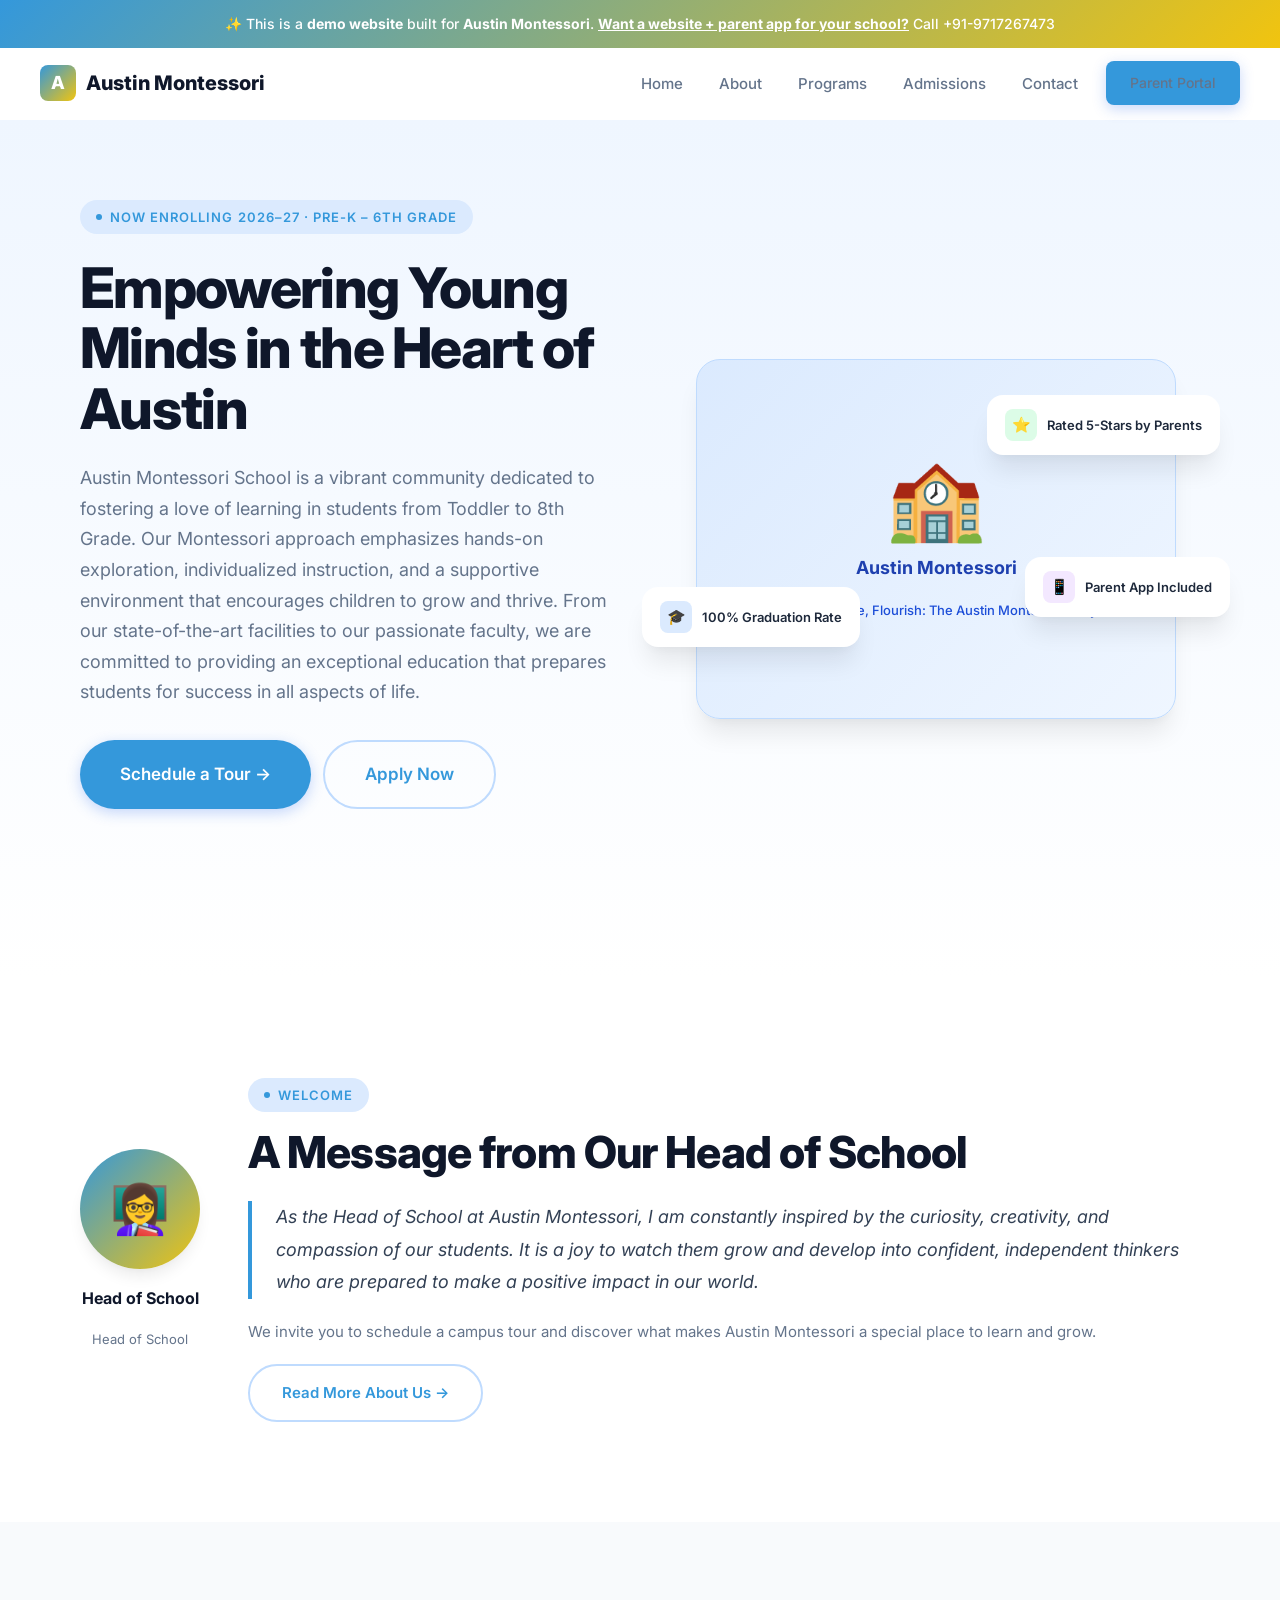
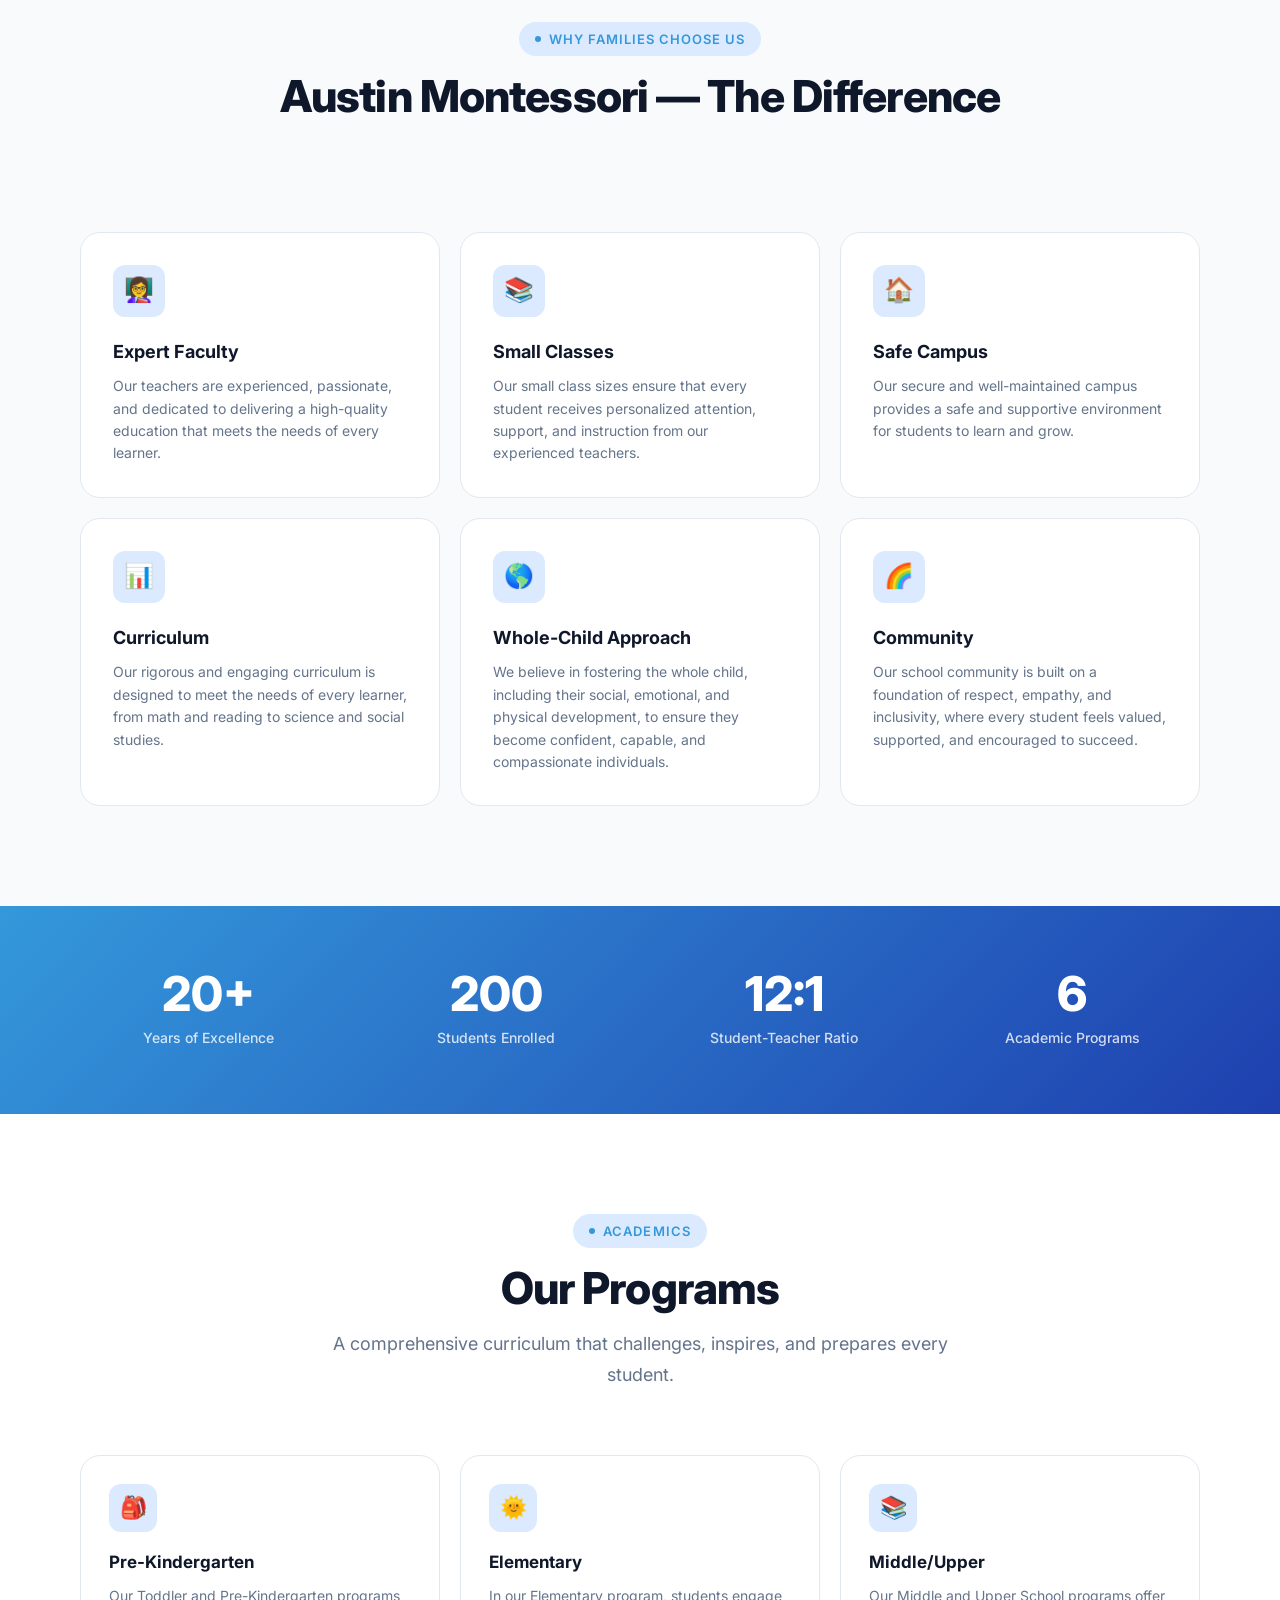
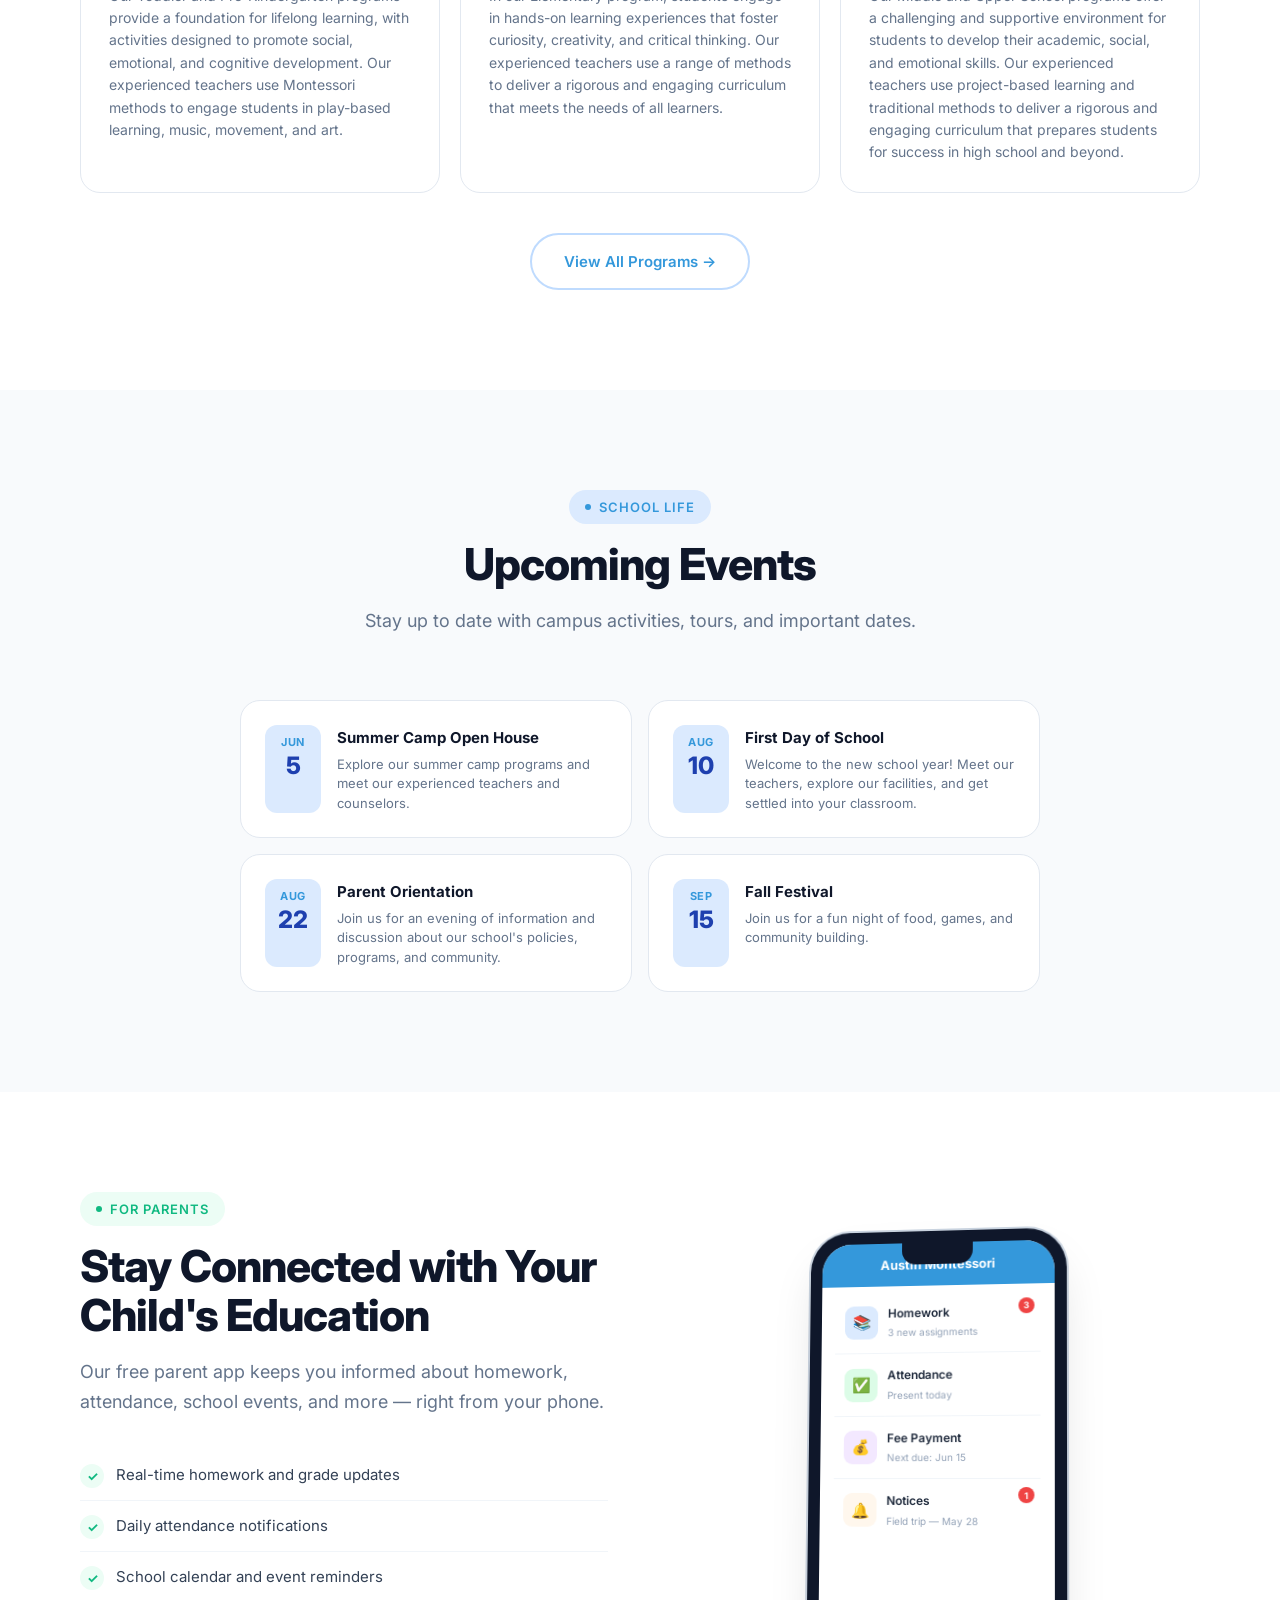
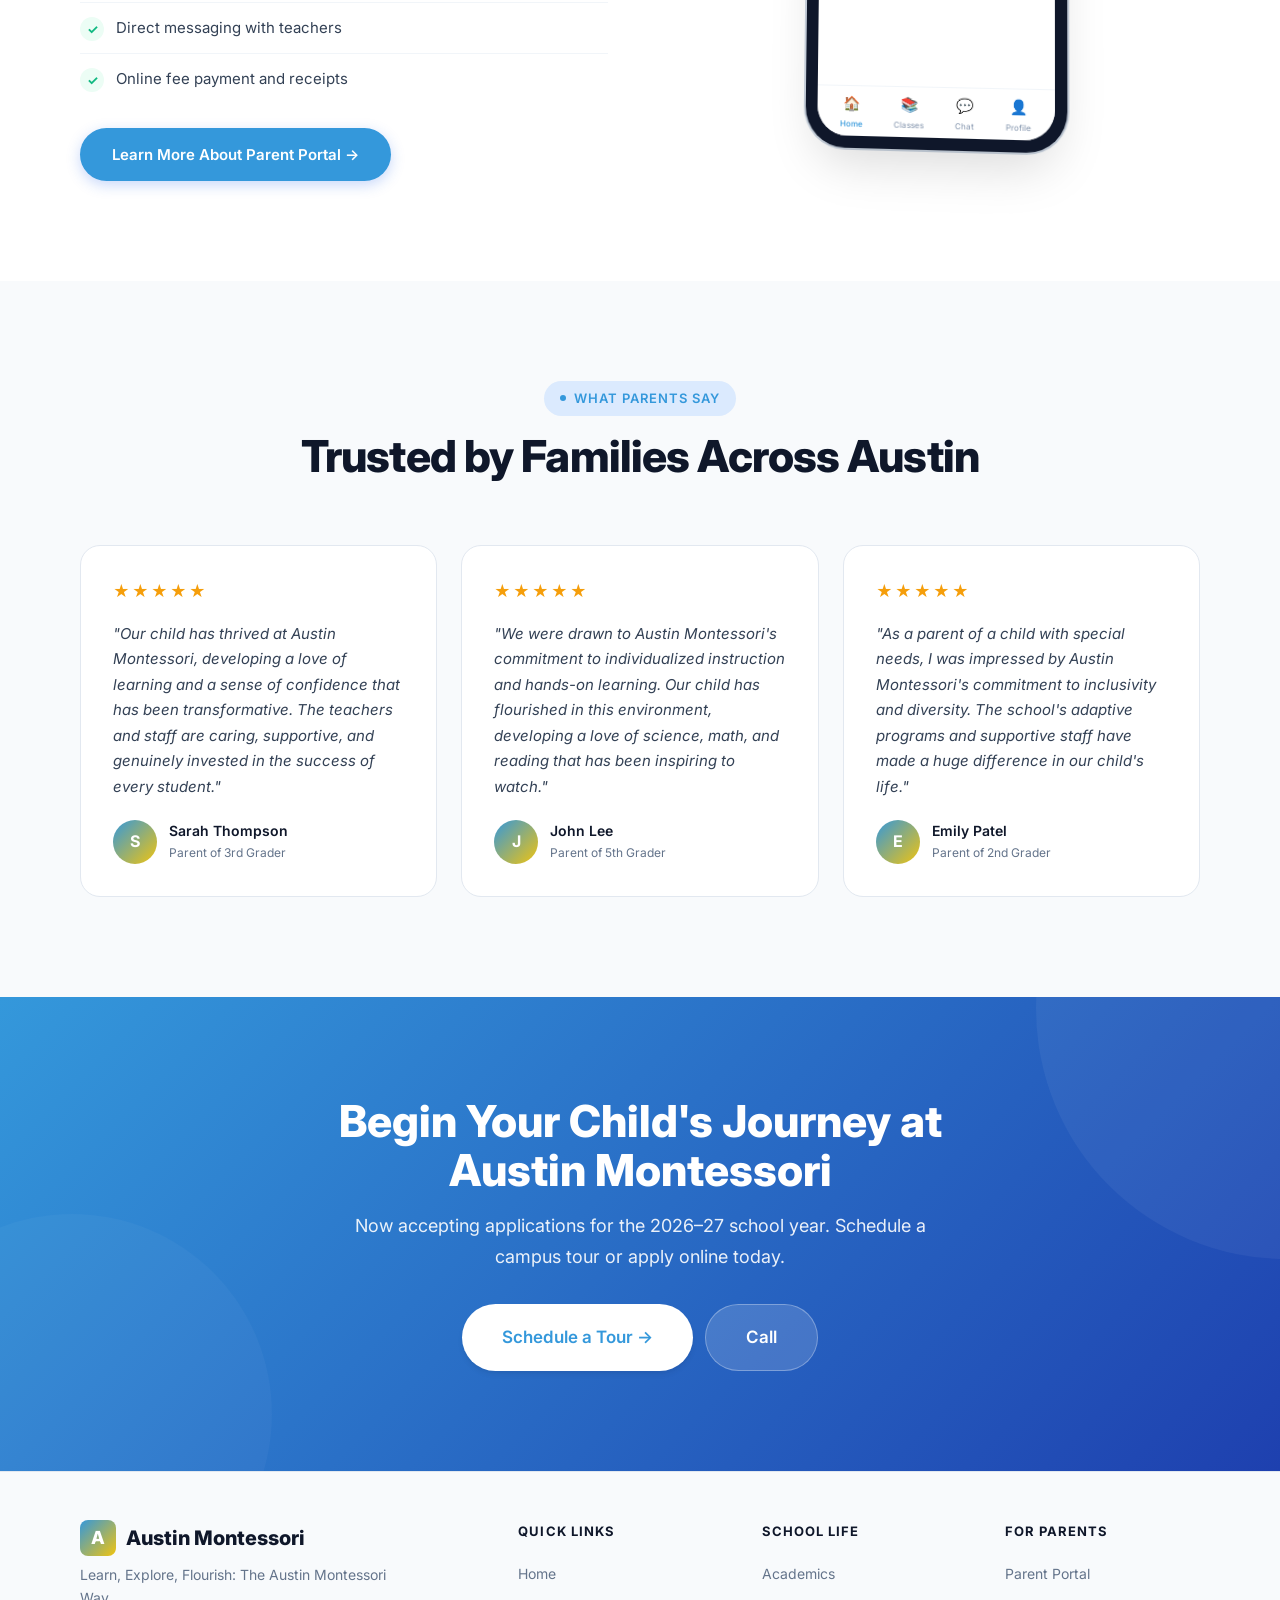
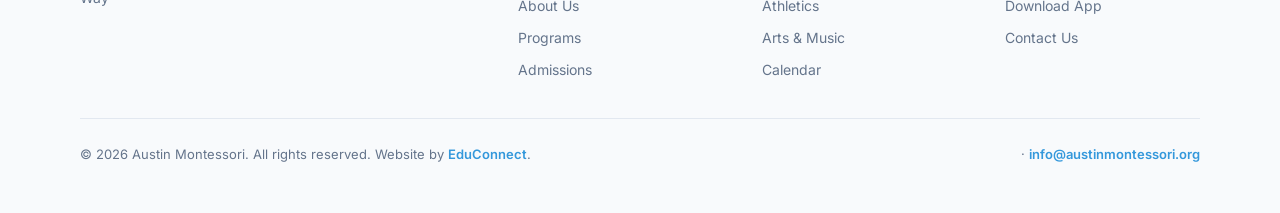
==== index.html @ d56fae92 "Initial demo site for Austin Montessori" ====
<!DOCTYPE html><html lang="en"><head>
  <meta charset="UTF-8"><meta name="viewport" content="width=device-width,initial-scale=1.0">
  <title>Home — Austin Montessori</title>
  <meta name="description" content="Home — Austin Montessori, a premier school in Austin, TX serving Pre-K – 6th Grade.">
  <meta property="og:title" content="Home — Austin Montessori"><meta property="og:type" content="website">
  <link rel="preconnect" href="https://fonts.googleapis.com"><link rel="preconnect" href="https://fonts.gstatic.com" crossorigin>
  <link href="https://fonts.googleapis.com/css2?family=Inter:wght@400;500;600;700;800&display=swap" rel="stylesheet">
  <link rel="stylesheet" href="/styles.css"><script src="/main.js" defer></script>
</head><body><div class="demo-banner">
  ✨ This is a <strong>demo website</strong> built for <strong>Austin Montessori</strong>.
  <a href="mailto:bhupender@myfirststepschool.com">Want a website + parent app for your school?</a> Call +91-9717267473
</div>
<nav class="navbar">
  <a href="/" class="logo"><span class="logo-icon">A</span>Austin Montessori</a>
  <div class="nav-links">
    <a href="/">Home</a>
    <a href="/about.html">About</a>
    <a href="/programs.html">Programs</a>
    <a href="/admissions.html">Admissions</a>
    <a href="/contact.html">Contact</a>
    <a href="/parents.html" class="btn btn-primary" style="padding:10px 24px;font-size:14px">Parent Portal</a>
  </div>
  <button class="hamburger" aria-label="Toggle menu"><span></span><span></span><span></span></button>
</nav><main>
<section class="hero"><div class="container"><div class="hero-inner">
  <div class="hero-content">
    <div class="badge animate-on-scroll mb-6">Now Enrolling 2026–27 · Pre-K – 6th Grade</div>
    <h1 class="heading-xl animate-on-scroll mb-6">Empowering Young Minds in the Heart of Austin</h1>
    <p class="text-lg text-muted animate-on-scroll mb-8">Austin Montessori School is a vibrant community dedicated to fostering a love of learning in students from Toddler to 8th Grade. Our Montessori approach emphasizes hands-on exploration, individualized instruction, and a supportive environment that encourages children to grow and thrive. From our state-of-the-art facilities to our passionate faculty, we are committed to providing an exceptional education that prepares students for success in all aspects of life.</p>
    <div class="hero-actions animate-on-scroll">
      <a href="/admissions.html" class="btn btn-primary btn-lg">Schedule a Tour →</a>
      <a href="/admissions.html" class="btn btn-outline btn-lg">Apply Now</a>
    </div>
    <div class="hero-info-cards animate-on-scroll" style="margin-top:24px">
      <div class="info-chip"><span class="ic-icon">📍</span> Austin, TX</div>
      <div class="info-chip"><span class="ic-icon">🎓</span> Pre-K – 6th Grade</div>
      <div class="info-chip"><span class="ic-icon">👥</span> 12:1 Ratio</div>
    </div>
  </div>
  <div class="hero-visual animate-on-scroll">
    <div class="school-illustration"><div class="school-illustration-inner">
      <div class="school-building">🏫</div><h3>Austin Montessori</h3><p>Learn, Explore, Flourish: The Austin Montessori Way</p>
    </div></div>
    <div class="float-card card-1"><div class="fc-icon green">⭐</div>Rated 5-Stars by Parents</div>
    <div class="float-card card-2"><div class="fc-icon blue">🎓</div>100% Graduation Rate</div>
    <div class="float-card card-3"><div class="fc-icon purple">📱</div>Parent App Included</div>
  </div>
</div></div></section>

<section class="welcome-section section-padding"><div class="container"><div class="welcome-grid">
  <div class="principal-card animate-on-scroll">
    <div class="principal-avatar">👩‍🏫</div>
    <div class="principal-name">Head of School</div><div class="principal-title">Head of School</div>
  </div>
  <div class="welcome-text animate-on-scroll">
    <div class="badge mb-4">Welcome</div>
    <h2 class="heading-lg mb-6">A Message from Our Head of School</h2>
    <blockquote>As the Head of School at Austin Montessori, I am constantly inspired by the curiosity, creativity, and compassion of our students. It is a joy to watch them grow and develop into confident, independent thinkers who are prepared to make a positive impact in our world.</blockquote>
    <p>We invite you to schedule a campus tour and discover what makes Austin Montessori a special place to learn and grow.</p>
    <a href="/about.html" class="btn btn-outline" style="margin-top:20px">Read More About Us →</a>
  </div>
</div></div></section>

<section class="features-section section-padding"><div class="container">
  <div class="text-center mb-16">
    <div class="badge animate-on-scroll mb-4">Why Families Choose Us</div>
    <h2 class="heading-lg animate-on-scroll mb-4">Austin Montessori — The Difference</h2>
    <p class="text-lg text-muted max-w-lg mx-auto animate-on-scroll">Discover why families across Austin trust us with their children's education.</p>
  </div>
  <div class="features-grid">
      <div class="feature-card animate-on-scroll stagger-1">
        <div class="feature-icon">👩‍🏫</div><h3>Expert Faculty</h3><p>Our teachers are experienced, passionate, and dedicated to delivering a high-quality education that meets the needs of every learner.</p>
      </div>
      <div class="feature-card animate-on-scroll stagger-2">
        <div class="feature-icon">📚</div><h3>Small Classes</h3><p>Our small class sizes ensure that every student receives personalized attention, support, and instruction from our experienced teachers.</p>
      </div>
      <div class="feature-card animate-on-scroll stagger-3">
        <div class="feature-icon">🏠</div><h3>Safe Campus</h3><p>Our secure and well-maintained campus provides a safe and supportive environment for students to learn and grow.</p>
      </div>
      <div class="feature-card animate-on-scroll stagger-4">
        <div class="feature-icon">📊</div><h3>Curriculum</h3><p>Our rigorous and engaging curriculum is designed to meet the needs of every learner, from math and reading to science and social studies.</p>
      </div>
      <div class="feature-card animate-on-scroll stagger-5">
        <div class="feature-icon">🌎</div><h3>Whole-Child Approach</h3><p>We believe in fostering the whole child, including their social, emotional, and physical development, to ensure they become confident, capable, and compassionate individuals.</p>
      </div>
      <div class="feature-card animate-on-scroll stagger-6">
        <div class="feature-icon">🌈</div><h3>Community</h3><p>Our school community is built on a foundation of respect, empathy, and inclusivity, where every student feels valued, supported, and encouraged to succeed.</p>
      </div></div>
</div></section>

<section class="stats-section"><div class="container"><div class="stats-grid">
  <div class="animate-on-scroll stagger-1"><div class="stat-value" data-count="20" data-suffix="+">0+</div><div class="stat-label">Years of Excellence</div></div>
  <div class="animate-on-scroll stagger-2"><div class="stat-value" data-count="200">0</div><div class="stat-label">Students Enrolled</div></div>
  <div class="animate-on-scroll stagger-3"><div class="stat-value">12:1</div><div class="stat-label">Student-Teacher Ratio</div></div>
  <div class="animate-on-scroll stagger-4"><div class="stat-value" data-count="6">0</div><div class="stat-label">Academic Programs</div></div>
</div></div></section>

<section class="programs-section section-padding"><div class="container">
  <div class="text-center mb-16">
    <div class="badge animate-on-scroll mb-4">Academics</div>
    <h2 class="heading-lg animate-on-scroll mb-4">Our Programs</h2>
    <p class="text-lg text-muted max-w-lg mx-auto animate-on-scroll">A comprehensive curriculum that challenges, inspires, and prepares every student.</p>
  </div>
  <div class="programs-grid">
      <div class="program-card animate-on-scroll stagger-1">
        <div class="program-icon">🎒</div><h3>Pre-Kindergarten</h3><p>Our Toddler and Pre-Kindergarten programs provide a foundation for lifelong learning, with activities designed to promote social, emotional, and cognitive development. Our experienced teachers use Montessori methods to engage students in play-based learning, music, movement, and art.</p>
      </div>
      <div class="program-card animate-on-scroll stagger-2">
        <div class="program-icon">🌞</div><h3>Elementary</h3><p>In our Elementary program, students engage in hands-on learning experiences that foster curiosity, creativity, and critical thinking. Our experienced teachers use a range of methods to deliver a rigorous and engaging curriculum that meets the needs of all learners.</p>
      </div>
      <div class="program-card animate-on-scroll stagger-3">
        <div class="program-icon">📚</div><h3>Middle/Upper</h3><p>Our Middle and Upper School programs offer a challenging and supportive environment for students to develop their academic, social, and emotional skills. Our experienced teachers use project-based learning and traditional methods to deliver a rigorous and engaging curriculum that prepares students for success in high school and beyond.</p>
      </div></div>
  <div class="text-center animate-on-scroll" style="margin-top:40px"><a href="/programs.html" class="btn btn-outline">View All Programs →</a></div>
</div></section>

<section class="events-section section-padding"><div class="container">
  <div class="text-center mb-16">
    <div class="badge animate-on-scroll mb-4">School Life</div>
    <h2 class="heading-lg animate-on-scroll mb-4">Upcoming Events</h2>
    <p class="text-lg text-muted max-w-lg mx-auto animate-on-scroll">Stay up to date with campus activities, tours, and important dates.</p>
  </div>
  <div class="events-grid"><div class="event-card animate-on-scroll stagger-1">
        <div class="event-date"><div class="month">Jun</div><div class="day">5</div></div>
        <div class="event-info"><h4>Summer Camp Open House</h4><p>Explore our summer camp programs and meet our experienced teachers and counselors.</p></div>
      </div><div class="event-card animate-on-scroll stagger-2">
        <div class="event-date"><div class="month">Aug</div><div class="day">10</div></div>
        <div class="event-info"><h4>First Day of School</h4><p>Welcome to the new school year! Meet our teachers, explore our facilities, and get settled into your classroom.</p></div>
      </div><div class="event-card animate-on-scroll stagger-3">
        <div class="event-date"><div class="month">Aug</div><div class="day">22</div></div>
        <div class="event-info"><h4>Parent Orientation</h4><p>Join us for an evening of information and discussion about our school's policies, programs, and community.</p></div>
      </div><div class="event-card animate-on-scroll stagger-4">
        <div class="event-date"><div class="month">Sep</div><div class="day">15</div></div>
        <div class="event-info"><h4>Fall Festival</h4><p>Join us for a fun night of food, games, and community building.</p></div>
      </div></div>
</div></section>

<section class="portal-section section-padding"><div class="container"><div class="portal-grid">
  <div>
    <div class="badge accent animate-on-scroll mb-4">For Parents</div>
    <h2 class="heading-lg animate-on-scroll mb-4">Stay Connected with Your Child's Education</h2>
    <p class="text-lg text-muted animate-on-scroll mb-8">Our free parent app keeps you informed about homework, attendance, school events, and more — right from your phone.</p>
    <ul class="portal-features animate-on-scroll">
      <li><span class="pf-icon">✓</span>Real-time homework and grade updates</li>
      <li><span class="pf-icon">✓</span>Daily attendance notifications</li>
      <li><span class="pf-icon">✓</span>School calendar and event reminders</li>
      <li><span class="pf-icon">✓</span>Direct messaging with teachers</li>
      <li><span class="pf-icon">✓</span>Online fee payment and receipts</li>
    </ul>
    <a href="/parents.html" class="btn btn-primary animate-on-scroll" style="margin-top:24px">Learn More About Parent Portal →</a>
  </div>
  <div class="animate-on-scroll" style="display:flex;justify-content:center">
    <div class="phone-mockup"><div class="phone-screen">
      <div class="phone-status-bar">Austin Montessori</div>
      <div class="phone-screen-content">
        <div class="phone-nav-item"><div class="phone-nav-icon blue">📚</div><div><div class="phone-nav-label">Homework</div><div class="phone-nav-sub">3 new assignments</div></div><div class="phone-badge">3</div></div>
        <div class="phone-nav-item"><div class="phone-nav-icon green">✅</div><div><div class="phone-nav-label">Attendance</div><div class="phone-nav-sub">Present today</div></div></div>
        <div class="phone-nav-item"><div class="phone-nav-icon purple">💰</div><div><div class="phone-nav-label">Fee Payment</div><div class="phone-nav-sub">Next due: Jun 15</div></div></div>
        <div class="phone-nav-item"><div class="phone-nav-icon orange">🔔</div><div><div class="phone-nav-label">Notices</div><div class="phone-nav-sub">Field trip — May 28</div></div><div class="phone-badge">1</div></div>
      </div>
      <div class="phone-bottom-bar">
        <div class="phone-tab active"><div style="font-size:14px">🏠</div>Home</div>
        <div class="phone-tab"><div style="font-size:14px">📚</div>Classes</div>
        <div class="phone-tab"><div style="font-size:14px">💬</div>Chat</div>
        <div class="phone-tab"><div style="font-size:14px">👤</div>Profile</div>
      </div>
    </div></div>
  </div>
</div></div></section>

<section class="testimonials-section section-padding"><div class="container">
  <div class="text-center mb-16">
    <div class="badge animate-on-scroll mb-4">What Parents Say</div>
    <h2 class="heading-lg animate-on-scroll mb-4">Trusted by Families Across Austin</h2>
  </div>
  <div class="testimonials-grid">
      <div class="testimonial-card animate-on-scroll stagger-1">
        <div class="stars"><span class="star">★</span><span class="star">★</span><span class="star">★</span><span class="star">★</span><span class="star">★</span></div>
        <p class="testimonial-text">"Our child has thrived at Austin Montessori, developing a love of learning and a sense of confidence that has been transformative. The teachers and staff are caring, supportive, and genuinely invested in the success of every student."</p>
        <div class="testimonial-author"><div class="author-avatar">S</div>
        <div class="author-info"><div class="author-name">Sarah Thompson</div><div class="author-role">Parent of 3rd Grader</div></div></div>
      </div>
      <div class="testimonial-card animate-on-scroll stagger-2">
        <div class="stars"><span class="star">★</span><span class="star">★</span><span class="star">★</span><span class="star">★</span><span class="star">★</span></div>
        <p class="testimonial-text">"We were drawn to Austin Montessori's commitment to individualized instruction and hands-on learning. Our child has flourished in this environment, developing a love of science, math, and reading that has been inspiring to watch."</p>
        <div class="testimonial-author"><div class="author-avatar">J</div>
        <div class="author-info"><div class="author-name">John Lee</div><div class="author-role">Parent of 5th Grader</div></div></div>
      </div>
      <div class="testimonial-card animate-on-scroll stagger-3">
        <div class="stars"><span class="star">★</span><span class="star">★</span><span class="star">★</span><span class="star">★</span><span class="star">★</span></div>
        <p class="testimonial-text">"As a parent of a child with special needs, I was impressed by Austin Montessori's commitment to inclusivity and diversity. The school's adaptive programs and supportive staff have made a huge difference in our child's life."</p>
        <div class="testimonial-author"><div class="author-avatar">E</div>
        <div class="author-info"><div class="author-name">Emily Patel</div><div class="author-role">Parent of 2nd Grader</div></div></div>
      </div></div>
</div></section>

<section class="cta-section"><div class="container"><div class="cta-content animate-on-scroll">
  <h2>Begin Your Child's Journey at Austin Montessori</h2>
  <p>Now accepting applications for the 2026–27 school year. Schedule a campus tour or apply online today.</p>
  <div class="cta-actions">
    <a href="/admissions.html" class="btn btn-white btn-lg">Schedule a Tour →</a>
    <a href="tel:" class="btn btn-lg" style="background:rgba(255,255,255,.15);color:white;border:1px solid rgba(255,255,255,.3)">Call </a>
  </div>
</div></div></section>
</main><footer class="footer">
  <div class="container">
    <div class="footer-grid">
      <div class="footer-brand">
        <div class="logo" style="margin-bottom:8px"><span class="logo-icon">A</span>Austin Montessori</div>
        <p>Learn, Explore, Flourish: The Austin Montessori Way</p>
        <p style="margin-top:12px;font-size:13px"></p>
      </div>
      <div class="footer-col"><h4>Quick Links</h4><a href="/">Home</a><a href="/about.html">About Us</a><a href="/programs.html">Programs</a><a href="/admissions.html">Admissions</a></div>
      <div class="footer-col"><h4>School Life</h4><a href="/programs.html">Academics</a><a href="/programs.html">Athletics</a><a href="/programs.html">Arts &amp; Music</a><a href="/contact.html">Calendar</a></div>
      <div class="footer-col"><h4>For Parents</h4><a href="/parents.html">Parent Portal</a><a href="/parents.html">Download App</a><a href="/contact.html">Contact Us</a><a href="tel:"></a></div>
    </div>
    <div class="footer-bottom">
      <p>&copy; 2026 Austin Montessori. All rights reserved. Website by <a href="mailto:bhupender@myfirststepschool.com">EduConnect</a>.</p>
      <p> &middot; <a href="mailto:info@austinmontessori.org">info@austinmontessori.org</a></p>
    </div>
  </div>
</footer></body></html>
---- styles.css ----
/* ===== DESIGN SYSTEM — LIGHT PROFESSIONAL ===== */
:root{
  --primary:#3498db;--primary-50:#eff6ff;--primary-100:#dbeafe;--primary-200:#bfdbfe;
  --primary-500:#3498db;--primary-600:#1d4ed8;--primary-700:#1e40af;
  --secondary:#f1c40f;--accent:#10b981;--accent-50:#ecfdf5;
  --white:#fff;--gray-50:#f8fafc;--gray-100:#f1f5f9;--gray-200:#e2e8f0;--gray-300:#cbd5e1;
  --gray-400:#94a3b8;--gray-500:#64748b;--gray-600:#475569;--gray-700:#334155;
  --gray-800:#1e293b;--gray-900:#0f172a;
  --bg:var(--white);--bg-alt:var(--gray-50);--text:var(--gray-700);
  --text-heading:var(--gray-900);--text-muted:var(--gray-500);--border:var(--gray-200);
  --shadow-sm:0 1px 3px rgba(0,0,0,.06),0 1px 2px rgba(0,0,0,.04);
  --shadow-md:0 4px 6px -1px rgba(0,0,0,.07),0 2px 4px -2px rgba(0,0,0,.05);
  --shadow-lg:0 10px 15px -3px rgba(0,0,0,.08),0 4px 6px -4px rgba(0,0,0,.04);
  --shadow-xl:0 20px 25px -5px rgba(0,0,0,.08),0 8px 10px -6px rgba(0,0,0,.04);
  --shadow-2xl:0 25px 50px -12px rgba(0,0,0,.15);
  --shadow-primary:0 4px 14px rgba(37,99,235,.25);
  --radius-sm:8px;--radius-md:12px;--radius-lg:16px;--radius-xl:20px;--radius-2xl:24px;--radius-full:9999px;
  --font:'Inter',-apple-system,BlinkMacSystemFont,'Segoe UI',sans-serif;
}
*,*::before,*::after{margin:0;padding:0;box-sizing:border-box}
html{scroll-behavior:smooth;-webkit-font-smoothing:antialiased}
body{font-family:var(--font);background:var(--bg);color:var(--text);line-height:1.7;overflow-x:hidden;font-size:16px}
a{color:inherit;text-decoration:none}img{max-width:100%;display:block}button{font-family:inherit;cursor:pointer}
.container{max-width:1200px;margin:0 auto;padding:0 24px}
@media(min-width:768px){.container{padding:0 40px}}
.section-padding{padding:80px 0}
@media(min-width:768px){.section-padding{padding:100px 0}}
.badge{display:inline-flex;align-items:center;gap:8px;padding:6px 16px;font-size:13px;font-weight:600;text-transform:uppercase;letter-spacing:.08em;border-radius:var(--radius-full);background:var(--primary-100);color:var(--primary)}
.badge::before{content:'';width:6px;height:6px;border-radius:50%;background:var(--primary);animation:pulse 2s infinite}
.badge.accent{background:var(--accent-50);color:var(--accent)}.badge.accent::before{background:var(--accent)}
.heading-xl{font-size:clamp(32px,5vw,56px);font-weight:800;line-height:1.08;letter-spacing:-.03em;color:var(--text-heading)}
.heading-lg{font-size:clamp(28px,4vw,44px);font-weight:800;line-height:1.12;letter-spacing:-.02em;color:var(--text-heading)}
.heading-md{font-size:clamp(22px,3vw,32px);font-weight:700;line-height:1.2;color:var(--text-heading)}
.heading-sm{font-size:20px;font-weight:700;line-height:1.3;color:var(--text-heading)}
.text-lg{font-size:18px;line-height:1.7;color:var(--text)}
.text-base{font-size:16px;line-height:1.7;color:var(--text)}
.text-sm{font-size:14px;line-height:1.6;color:var(--text-muted)}
.text-center{text-align:center}.text-muted{color:var(--text-muted)}
.gradient-text{background:linear-gradient(135deg,var(--primary),var(--secondary));-webkit-background-clip:text;-webkit-text-fill-color:transparent;background-clip:text}
.max-w-lg{max-width:640px}.mx-auto{margin-left:auto;margin-right:auto}
.mb-4{margin-bottom:16px}.mb-6{margin-bottom:24px}.mb-8{margin-bottom:32px}
.mb-12{margin-bottom:48px}.mb-16{margin-bottom:64px}
.btn{display:inline-flex;align-items:center;justify-content:center;gap:8px;padding:14px 32px;font-size:15px;font-weight:600;border-radius:var(--radius-full);border:none;cursor:pointer;transition:all .25s cubic-bezier(.4,0,.2,1);text-decoration:none;white-space:nowrap}
.btn-primary{background:var(--primary);color:var(--white);box-shadow:var(--shadow-primary)}
.btn-primary:hover{background:var(--primary-600);transform:translateY(-2px);box-shadow:0 8px 24px rgba(37,99,235,.3)}
.btn-lg{padding:18px 40px;font-size:17px}
.btn-outline{background:transparent;color:var(--primary);border:2px solid var(--primary-200)}
.btn-outline:hover{background:var(--primary-50);border-color:var(--primary);transform:translateY(-2px)}
.btn-white{background:var(--white);color:var(--primary);box-shadow:var(--shadow-md)}
.btn-white:hover{transform:translateY(-2px);box-shadow:var(--shadow-lg)}
.demo-banner{background:linear-gradient(135deg,var(--primary),var(--secondary));color:var(--white);text-align:center;padding:12px 24px;font-size:14px;font-weight:500;position:relative;z-index:200}
.demo-banner strong{font-weight:700}.demo-banner a{color:var(--white);text-decoration:underline;font-weight:700}
.navbar{position:sticky;top:0;z-index:100;display:flex;justify-content:space-between;align-items:center;padding:0 24px;height:72px;background:rgba(255,255,255,.92);backdrop-filter:blur(20px) saturate(180%);border-bottom:1px solid transparent;transition:all .3s ease}
@media(min-width:768px){.navbar{padding:0 40px}}
.navbar.scrolled{border-bottom-color:var(--border);box-shadow:var(--shadow-sm)}
.logo{display:flex;align-items:center;gap:10px;font-size:18px;font-weight:800;color:var(--text-heading)}
@media(min-width:768px){.logo{font-size:20px}}
.logo-icon{width:36px;height:36px;border-radius:var(--radius-sm);background:linear-gradient(135deg,var(--primary),var(--secondary));display:flex;align-items:center;justify-content:center;color:white;font-size:18px;font-weight:800}
.nav-links{display:flex;gap:4px;align-items:center}
.nav-links a{padding:8px 16px;font-size:15px;font-weight:500;color:var(--text-muted);border-radius:var(--radius-sm);transition:all .2s ease}
.nav-links a:hover{color:var(--text-heading);background:var(--gray-50)}
.nav-links .btn{margin-left:8px}
.hamburger{display:none;background:none;border:none;padding:8px;min-height:44px;min-width:44px;flex-direction:column;justify-content:center;align-items:center}
.hamburger span{display:block;width:22px;height:2px;background:var(--gray-700);margin:3px 0;transition:all .3s ease;border-radius:2px}
.hamburger.active span:nth-child(1){transform:rotate(45deg) translate(4px,4px)}
.hamburger.active span:nth-child(2){opacity:0}
.hamburger.active span:nth-child(3){transform:rotate(-45deg) translate(4px,-4px)}
@media(max-width:768px){.hamburger{display:flex}.nav-links{display:none;position:fixed;top:72px;left:0;right:0;bottom:0;background:var(--white);flex-direction:column;align-items:center;justify-content:center;gap:16px;z-index:200}.nav-links.open{display:flex}.nav-links a{font-size:18px;padding:12px 24px}}
.hero{position:relative;overflow:hidden;background:linear-gradient(180deg,var(--primary-50) 0%,var(--white) 100%)}
.hero-inner{display:grid;grid-template-columns:1fr;gap:48px;align-items:center;padding:60px 0 80px}
@media(min-width:1024px){.hero-inner{grid-template-columns:1fr 1fr;gap:64px;padding:80px 0 100px}}
.hero-content{max-width:560px}
@media(max-width:1023px){.hero-content{text-align:center;margin:0 auto}}
.hero-actions{display:flex;gap:12px;flex-wrap:wrap}
@media(max-width:1023px){.hero-actions{justify-content:center}}
.hero-visual{display:flex;justify-content:center;align-items:center;position:relative}
.school-illustration{position:relative;width:100%;max-width:480px;aspect-ratio:4/3;border-radius:var(--radius-2xl);overflow:hidden;background:linear-gradient(135deg,var(--primary-100),var(--primary-50));border:1px solid var(--primary-200);box-shadow:var(--shadow-xl)}
.school-illustration-inner{width:100%;height:100%;display:flex;flex-direction:column;align-items:center;justify-content:center;gap:16px;padding:32px}
.school-building{font-size:80px;line-height:1}
.school-illustration h3{font-size:18px;font-weight:700;color:var(--primary-700);text-align:center}
.school-illustration p{font-size:13px;color:var(--primary-600);text-align:center;font-weight:500}
.hero-info-cards{display:flex;gap:12px;flex-wrap:wrap;margin-top:20px}
@media(max-width:1023px){.hero-info-cards{justify-content:center}}
.info-chip{display:flex;align-items:center;gap:6px;padding:8px 16px;background:var(--white);border:1px solid var(--border);border-radius:var(--radius-full);font-size:13px;font-weight:500;color:var(--gray-600);box-shadow:var(--shadow-sm)}
.info-chip .ic-icon{font-size:16px}
.float-card{position:absolute;background:var(--white);border-radius:var(--radius-lg);box-shadow:var(--shadow-xl);padding:14px 18px;display:flex;align-items:center;gap:10px;font-size:13px;font-weight:600;color:var(--gray-800);animation:float-gentle 4s ease-in-out infinite;z-index:5;white-space:nowrap}
.float-card.card-1{top:10%;right:-20px;animation-delay:0s}
.float-card.card-2{bottom:20%;left:-30px;animation-delay:1.5s}
.float-card.card-3{top:55%;right:-30px;animation-delay:3s}
.float-card .fc-icon{width:32px;height:32px;border-radius:8px;display:flex;align-items:center;justify-content:center;font-size:15px}
.float-card .fc-icon.green{background:#dcfce7;color:#16a34a}
.float-card .fc-icon.blue{background:var(--primary-100);color:var(--primary)}
.float-card .fc-icon.purple{background:#f3e8ff;color:#9333ea}
.welcome-section{background:var(--white)}
.welcome-grid{display:grid;grid-template-columns:1fr;gap:40px;align-items:center}
@media(min-width:768px){.welcome-grid{grid-template-columns:auto 1fr;gap:48px}}
.principal-card{display:flex;flex-direction:column;align-items:center;text-align:center;gap:16px}
.principal-avatar{width:120px;height:120px;border-radius:50%;background:linear-gradient(135deg,var(--primary),var(--secondary));display:flex;align-items:center;justify-content:center;font-size:48px;color:white;box-shadow:var(--shadow-lg)}
.principal-name{font-size:16px;font-weight:700;color:var(--text-heading)}
.principal-title{font-size:13px;color:var(--text-muted)}
.welcome-text blockquote{font-size:18px;font-style:italic;color:var(--text);line-height:1.8;border-left:4px solid var(--primary);padding-left:24px;margin-bottom:20px}
.welcome-text p{font-size:15px;color:var(--text-muted);line-height:1.7}
.features-section{background:var(--bg-alt)}
.features-grid{display:grid;grid-template-columns:1fr;gap:20px}
@media(min-width:640px){.features-grid{grid-template-columns:repeat(2,1fr)}}
@media(min-width:1024px){.features-grid{grid-template-columns:repeat(3,1fr)}}
.feature-card{position:relative;padding:32px;border-radius:var(--radius-xl);background:var(--white);border:1px solid var(--border);transition:all .3s ease;overflow:hidden}
.feature-card:hover{transform:translateY(-4px);box-shadow:var(--shadow-lg);border-color:var(--primary-200)}
.feature-icon{width:52px;height:52px;border-radius:var(--radius-md);background:var(--primary-100);display:flex;align-items:center;justify-content:center;margin-bottom:20px;font-size:24px;transition:transform .3s ease}
.feature-card:hover .feature-icon{transform:scale(1.1)}
.feature-card h3{font-size:18px;font-weight:700;color:var(--text-heading);margin-bottom:8px}
.feature-card p{font-size:14px;color:var(--text-muted);line-height:1.6}
.programs-section{background:var(--white)}
.programs-grid{display:grid;grid-template-columns:1fr;gap:20px}
@media(min-width:640px){.programs-grid{grid-template-columns:repeat(2,1fr)}}
@media(min-width:1024px){.programs-grid{grid-template-columns:repeat(3,1fr)}}
.program-card{padding:28px;border-radius:var(--radius-xl);background:var(--white);border:1px solid var(--border);transition:all .3s ease;position:relative;overflow:hidden}
.program-card::before{content:'';position:absolute;top:0;left:0;right:0;height:3px;background:linear-gradient(90deg,var(--primary),var(--secondary));transform:scaleX(0);transform-origin:left;transition:transform .3s ease}
.program-card:hover{transform:translateY(-4px);box-shadow:var(--shadow-lg);border-color:var(--primary-200)}
.program-card:hover::before{transform:scaleX(1)}
.program-icon{width:48px;height:48px;border-radius:var(--radius-md);background:var(--primary-100);display:flex;align-items:center;justify-content:center;margin-bottom:16px;font-size:22px}
.program-card h3{font-size:17px;font-weight:700;color:var(--text-heading);margin-bottom:8px}
.program-card p{font-size:14px;color:var(--text-muted);line-height:1.6}
.stats-section{background:linear-gradient(135deg,var(--primary),var(--primary-700));color:var(--white);padding:64px 0}
.stats-grid{display:grid;grid-template-columns:repeat(2,1fr);gap:32px;text-align:center}
@media(min-width:768px){.stats-grid{grid-template-columns:repeat(4,1fr)}}
.stat-value{font-size:clamp(32px,4vw,48px);font-weight:800;line-height:1}
.stat-label{font-size:14px;opacity:.8;margin-top:8px;font-weight:500}
.events-section{background:var(--bg-alt)}
.events-grid{display:grid;grid-template-columns:1fr;gap:16px;max-width:800px;margin:0 auto}
@media(min-width:640px){.events-grid{grid-template-columns:repeat(2,1fr)}}
.event-card{display:flex;gap:16px;padding:24px;border-radius:var(--radius-xl);background:var(--white);border:1px solid var(--border);transition:all .3s ease}
.event-card:hover{box-shadow:var(--shadow-md);border-color:var(--primary-200)}
.event-date{min-width:56px;text-align:center;padding:8px;border-radius:var(--radius-md);background:var(--primary-100)}
.event-date .month{font-size:11px;font-weight:700;text-transform:uppercase;color:var(--primary);letter-spacing:.05em}
.event-date .day{font-size:24px;font-weight:800;color:var(--primary-700);line-height:1.2}
.event-info h4{font-size:15px;font-weight:700;color:var(--text-heading);margin-bottom:4px}
.event-info p{font-size:13px;color:var(--text-muted);line-height:1.5}
.portal-section{background:var(--white)}
.portal-grid{display:grid;grid-template-columns:1fr;gap:48px;align-items:center}
@media(min-width:1024px){.portal-grid{grid-template-columns:1fr 1fr;gap:64px}}
.phone-mockup{position:relative;width:260px;height:520px;background:var(--gray-900);border-radius:40px;padding:12px;box-shadow:var(--shadow-2xl),0 0 0 2px var(--gray-300);margin:0 auto;transform:perspective(1000px) rotateY(-6deg) rotateX(3deg)}
.phone-mockup::before{content:'';position:absolute;top:12px;left:50%;transform:translateX(-50%);width:72px;height:22px;background:var(--gray-900);border-radius:0 0 14px 14px;z-index:10}
.phone-screen{width:100%;height:100%;background:var(--white);border-radius:30px;overflow:hidden;position:relative}
.phone-screen-content{padding:50px 14px 14px;font-size:12px;color:var(--gray-700)}
.phone-status-bar{position:absolute;top:0;left:0;right:0;height:44px;background:var(--primary);display:flex;align-items:center;justify-content:center;color:white;font-weight:700;font-size:13px;border-radius:18px 18px 0 0}
.phone-nav-item{display:flex;align-items:center;gap:10px;padding:12px 10px;border-bottom:1px solid var(--gray-100);position:relative}
.phone-nav-item:last-child{border-bottom:none}
.phone-nav-icon{width:34px;height:34px;border-radius:9px;display:flex;align-items:center;justify-content:center;font-size:15px;flex-shrink:0}
.phone-nav-icon.blue{background:var(--primary-100);color:var(--primary)}
.phone-nav-icon.green{background:#dcfce7;color:#16a34a}
.phone-nav-icon.purple{background:#f3e8ff;color:#9333ea}
.phone-nav-icon.orange{background:#fff7ed;color:#ea580c}
.phone-nav-label{font-weight:600;font-size:12px;color:var(--gray-800)}
.phone-nav-sub{font-size:10px;color:var(--gray-400);margin-top:1px}
.phone-badge{position:absolute;top:8px;right:6px;min-width:16px;height:16px;border-radius:8px;background:#ef4444;color:white;font-size:9px;font-weight:700;display:flex;align-items:center;justify-content:center;padding:0 4px}
.phone-bottom-bar{position:absolute;bottom:0;left:0;right:0;height:50px;background:var(--white);border-top:1px solid var(--gray-100);display:flex;align-items:center;justify-content:space-around;padding:0 8px;border-radius:0 0 18px 18px}
.phone-tab{display:flex;flex-direction:column;align-items:center;gap:2px;font-size:8px;color:var(--gray-400);font-weight:500}
.phone-tab.active{color:var(--primary)}
.portal-features{list-style:none;padding:0}
.portal-features li{display:flex;align-items:flex-start;gap:12px;padding:12px 0;border-bottom:1px solid var(--gray-100);font-size:15px;color:var(--text)}
.portal-features li:last-child{border-bottom:none}
.portal-features .pf-icon{width:24px;height:24px;border-radius:50%;background:var(--accent-50);color:var(--accent);display:flex;align-items:center;justify-content:center;flex-shrink:0;margin-top:2px;font-size:13px;font-weight:700}
.testimonials-section{background:var(--bg-alt)}
.testimonials-grid{display:grid;grid-template-columns:1fr;gap:24px}
@media(min-width:768px){.testimonials-grid{grid-template-columns:repeat(3,1fr)}}
.testimonial-card{padding:32px;border-radius:var(--radius-xl);background:var(--white);border:1px solid var(--border);transition:all .3s ease}
.testimonial-card:hover{box-shadow:var(--shadow-lg);transform:translateY(-4px)}
.stars{display:flex;gap:2px;margin-bottom:16px}.star{color:#f59e0b;font-size:16px}
.testimonial-text{font-size:15px;color:var(--text);line-height:1.7;margin-bottom:20px;font-style:italic}
.testimonial-author{display:flex;align-items:center;gap:12px}
.author-avatar{width:44px;height:44px;border-radius:50%;background:linear-gradient(135deg,var(--primary),var(--secondary));display:flex;align-items:center;justify-content:center;font-weight:700;color:var(--white);font-size:16px;flex-shrink:0}
.author-info .author-name{font-weight:600;font-size:14px;color:var(--text-heading)}
.author-info .author-role{font-size:12px;color:var(--text-muted)}
.cta-section{background:linear-gradient(135deg,var(--primary),var(--primary-700));color:var(--white);text-align:center;position:relative;overflow:hidden;padding:80px 0}
@media(min-width:768px){.cta-section{padding:100px 0}}
.cta-section::before{content:'';position:absolute;top:-50%;right:-20%;width:500px;height:500px;border-radius:50%;background:rgba(255,255,255,.05)}
.cta-section::after{content:'';position:absolute;bottom:-30%;left:-10%;width:400px;height:400px;border-radius:50%;background:rgba(255,255,255,.03)}
.cta-content{position:relative;z-index:1;max-width:640px;margin:0 auto}
.cta-content h2{font-size:clamp(28px,4vw,44px);font-weight:800;margin-bottom:16px;line-height:1.12}
.cta-content p{font-size:18px;opacity:.9;margin-bottom:32px;line-height:1.7}
.cta-actions{display:flex;gap:12px;justify-content:center;flex-wrap:wrap}
.page-hero{padding:100px 0 60px;background:linear-gradient(180deg,var(--primary-50) 0%,var(--white) 100%);text-align:center;position:relative}
@media(min-width:768px){.page-hero{padding:120px 0 70px}}
.content-section{padding:64px 0}.content-section .container{max-width:800px}
.content-section p{font-size:16px;color:var(--text);line-height:1.9;margin-bottom:24px}
.content-section p:last-child{margin-bottom:0}
.contact-grid{display:grid;grid-template-columns:1fr;gap:32px}
@media(min-width:768px){.contact-grid{grid-template-columns:1fr 1fr;gap:40px}}
.contact-info-card{padding:32px;border-radius:var(--radius-xl);background:var(--white);border:1px solid var(--border)}
.contact-item{display:flex;align-items:flex-start;gap:14px;margin-bottom:24px}
.contact-item:last-child{margin-bottom:0}
.contact-icon{width:44px;height:44px;border-radius:var(--radius-md);background:var(--primary-100);display:flex;align-items:center;justify-content:center;flex-shrink:0;font-size:20px}
.contact-item h4{font-weight:600;color:var(--text-heading);margin-bottom:2px;font-size:14px}
.contact-item p{color:var(--text-muted);font-size:14px}
.contact-form{background:var(--white);border-radius:var(--radius-xl);border:1px solid var(--border);padding:32px}
.form-group{margin-bottom:16px}.form-group:last-of-type{margin-bottom:24px}
.form-label{display:block;font-size:13px;font-weight:600;color:var(--text-heading);margin-bottom:6px}
.form-input,.form-textarea{width:100%;padding:12px 16px;border:1px solid var(--border);border-radius:var(--radius-sm);font-family:var(--font);font-size:14px;color:var(--text-heading);background:var(--gray-50);transition:all .2s ease;outline:none}
.form-input:focus,.form-textarea:focus{border-color:var(--primary);box-shadow:0 0 0 3px var(--primary-100);background:var(--white)}
.form-textarea{resize:vertical;min-height:100px}
.admissions-steps{display:grid;grid-template-columns:1fr;gap:24px;max-width:700px;margin:0 auto}
.adm-step{display:flex;gap:20px;padding:24px;background:var(--white);border-radius:var(--radius-xl);border:1px solid var(--border)}
.adm-step-num{width:48px;height:48px;border-radius:50%;background:var(--primary);color:var(--white);display:flex;align-items:center;justify-content:center;font-weight:800;font-size:20px;flex-shrink:0}
.adm-step h4{font-weight:700;color:var(--text-heading);margin-bottom:4px}
.adm-step p{font-size:14px;color:var(--text-muted);line-height:1.6}
.footer{padding:48px 0;border-top:1px solid var(--border);background:var(--gray-50)}
.footer-grid{display:grid;grid-template-columns:1fr;gap:32px}
@media(min-width:768px){.footer-grid{grid-template-columns:2fr 1fr 1fr 1fr;gap:48px}}
.footer-brand p{font-size:14px;color:var(--text-muted);margin-top:8px;line-height:1.6;max-width:320px}
.footer-col h4{font-size:13px;font-weight:700;text-transform:uppercase;letter-spacing:.08em;color:var(--text-heading);margin-bottom:16px}
.footer-col a{display:block;font-size:14px;color:var(--text-muted);padding:4px 0;transition:color .2s ease}
.footer-col a:hover{color:var(--primary)}
.footer-bottom{border-top:1px solid var(--border);margin-top:32px;padding-top:24px;display:flex;justify-content:space-between;align-items:center;flex-wrap:wrap;gap:16px}
.footer-bottom p{font-size:13px;color:var(--text-muted)}
.footer-bottom a{color:var(--primary);font-weight:600}
@keyframes pulse{0%,100%{opacity:1;transform:scale(1)}50%{opacity:.5;transform:scale(1.3)}}
@keyframes float-gentle{0%,100%{transform:translateY(0)}50%{transform:translateY(-12px)}}
.animate-on-scroll{opacity:0;transform:translateY(24px);transition:opacity .6s ease,transform .6s ease}
.animate-on-scroll.visible{opacity:1;transform:translateY(0)}
.stagger-1{transition-delay:.1s}.stagger-2{transition-delay:.2s}.stagger-3{transition-delay:.3s}
.stagger-4{transition-delay:.4s}.stagger-5{transition-delay:.5s}.stagger-6{transition-delay:.6s}
@media(prefers-reduced-motion:reduce){*,*::before,*::after{animation-duration:.01ms!important;transition-duration:.01ms!important}.animate-on-scroll{opacity:1;transform:none}.float-card{animation:none}}
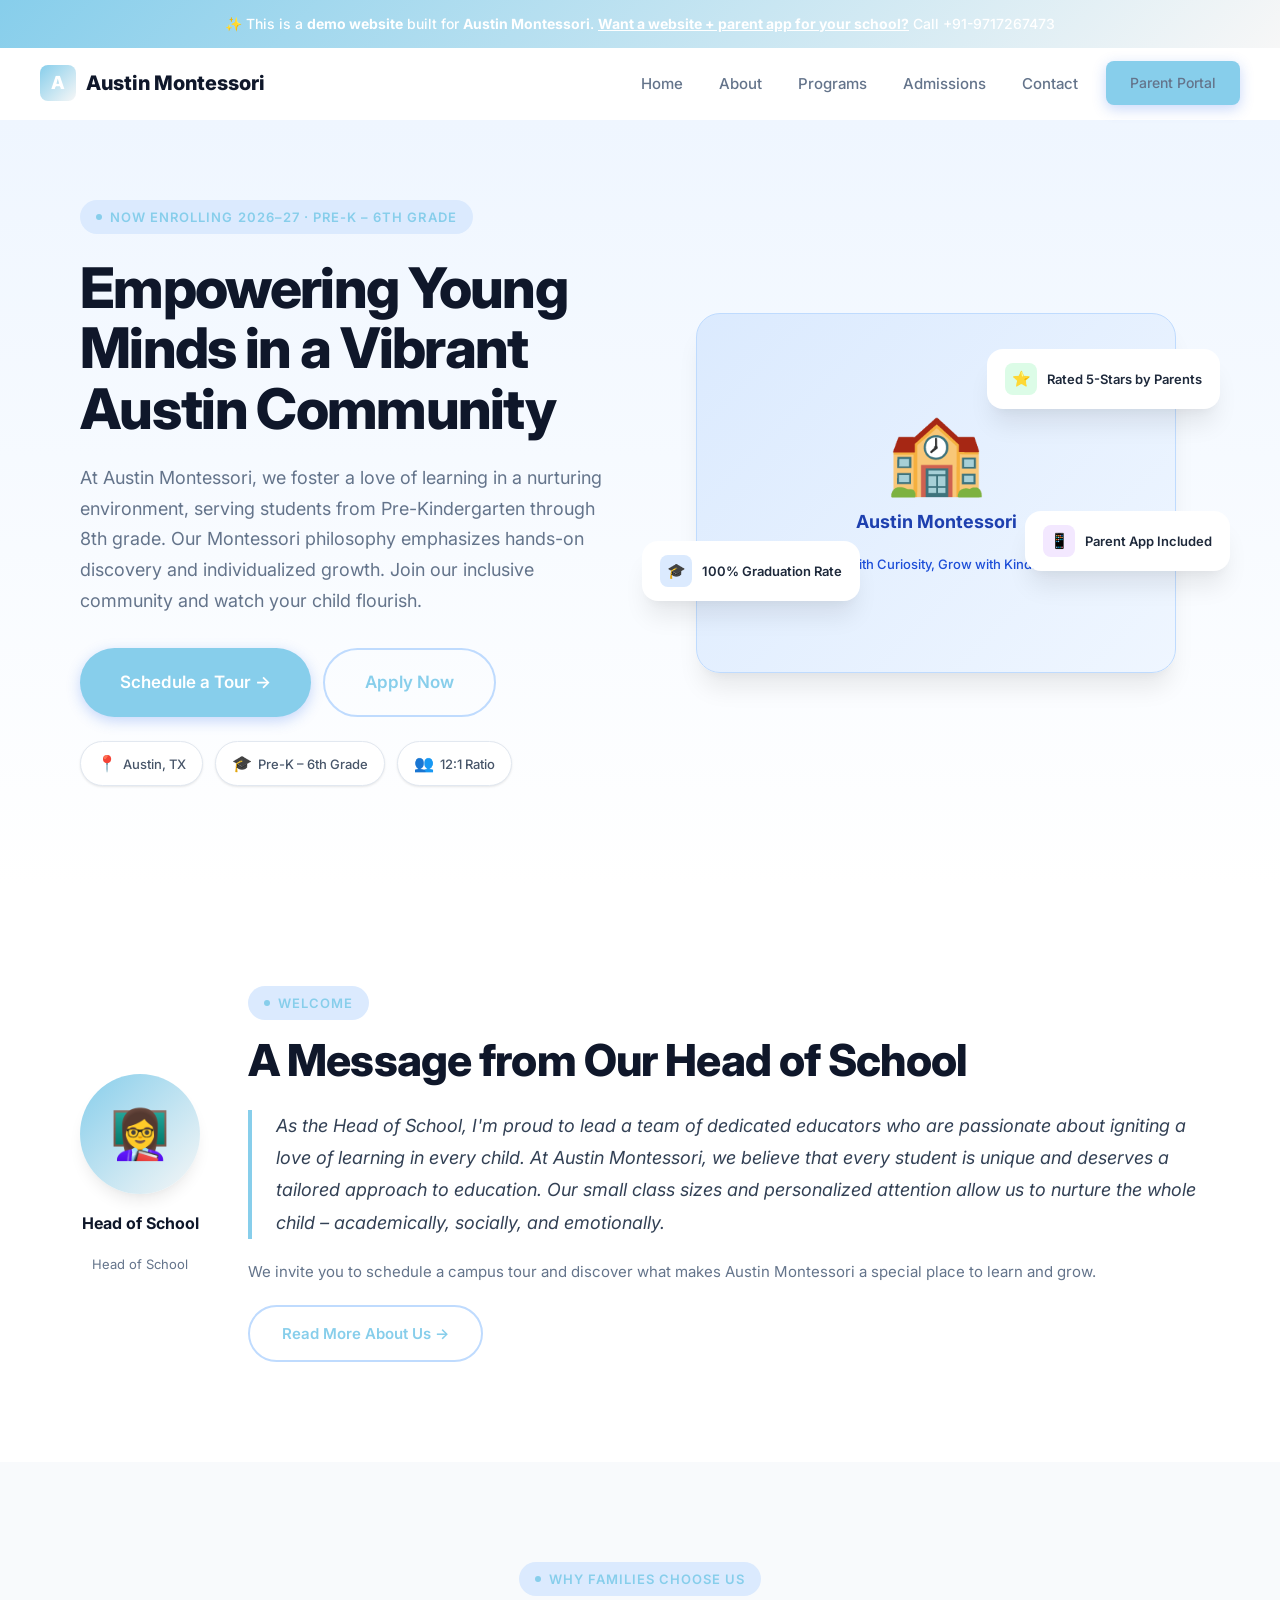
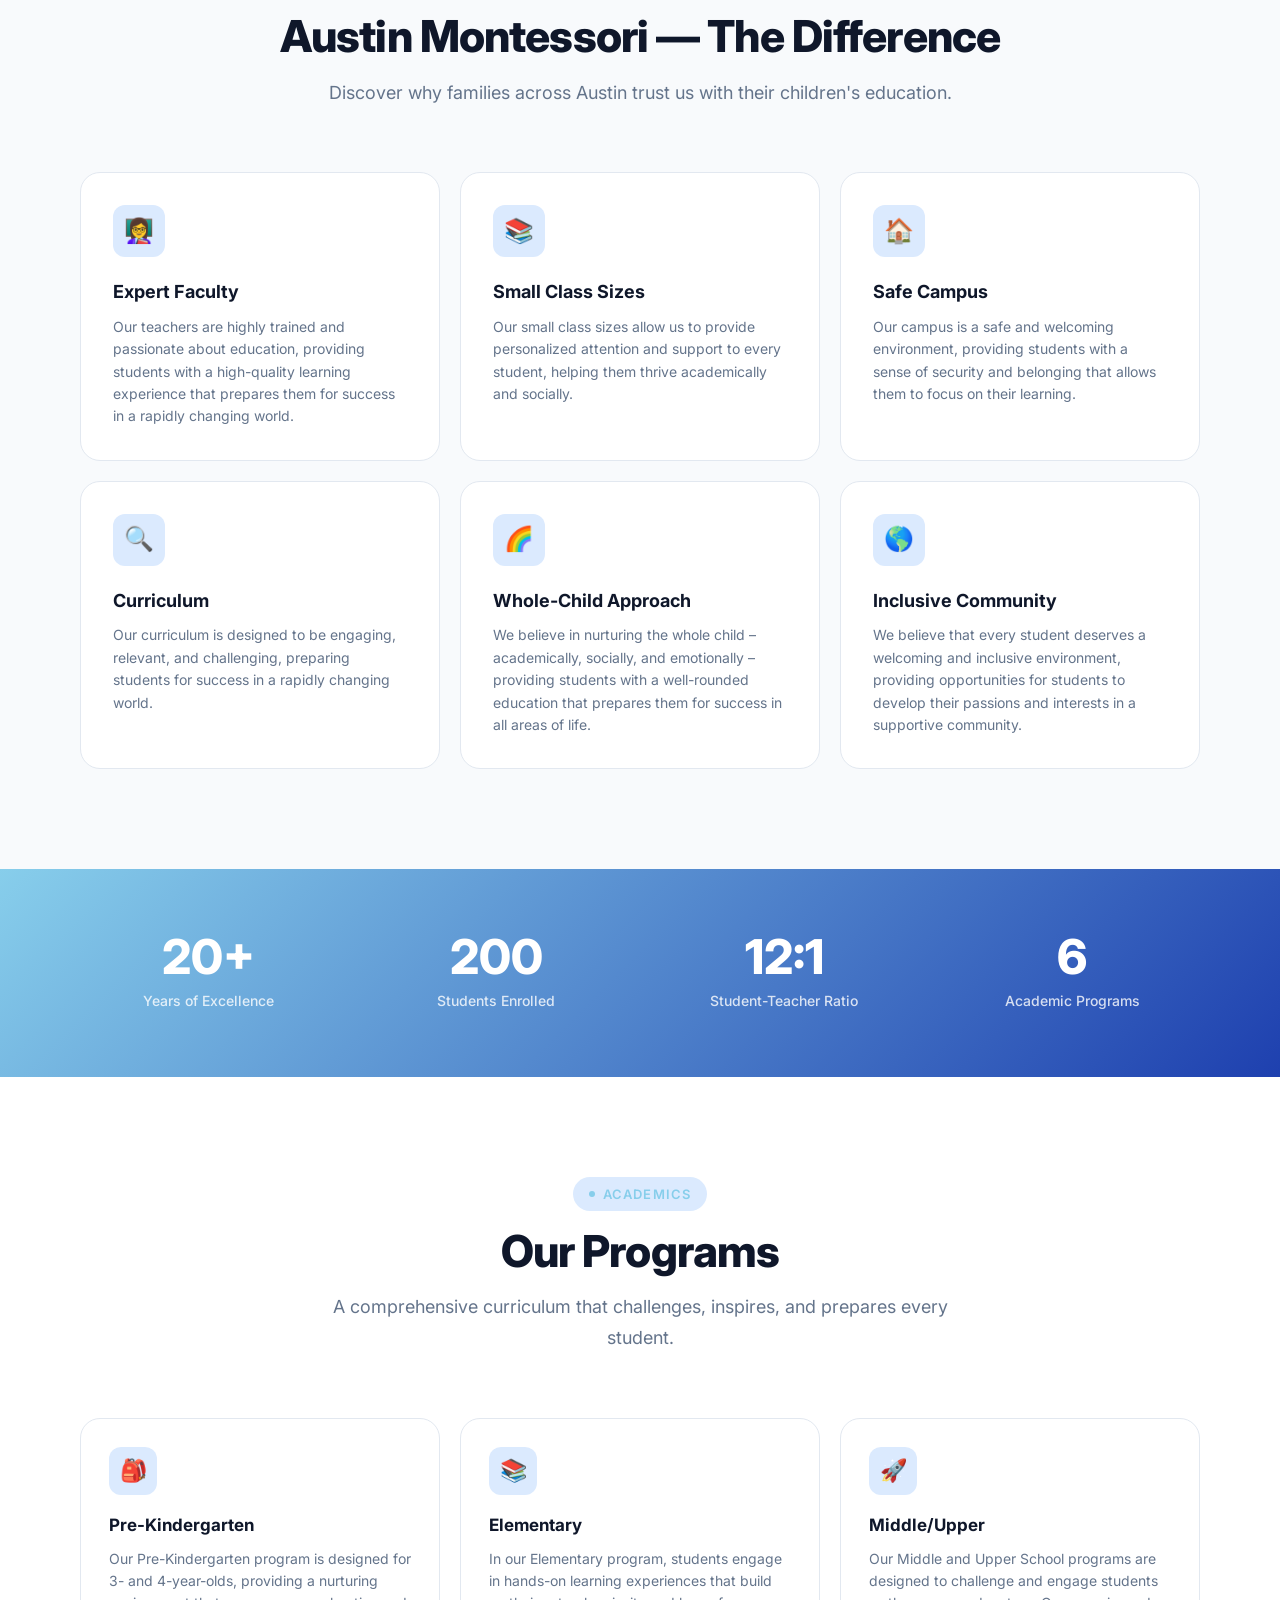
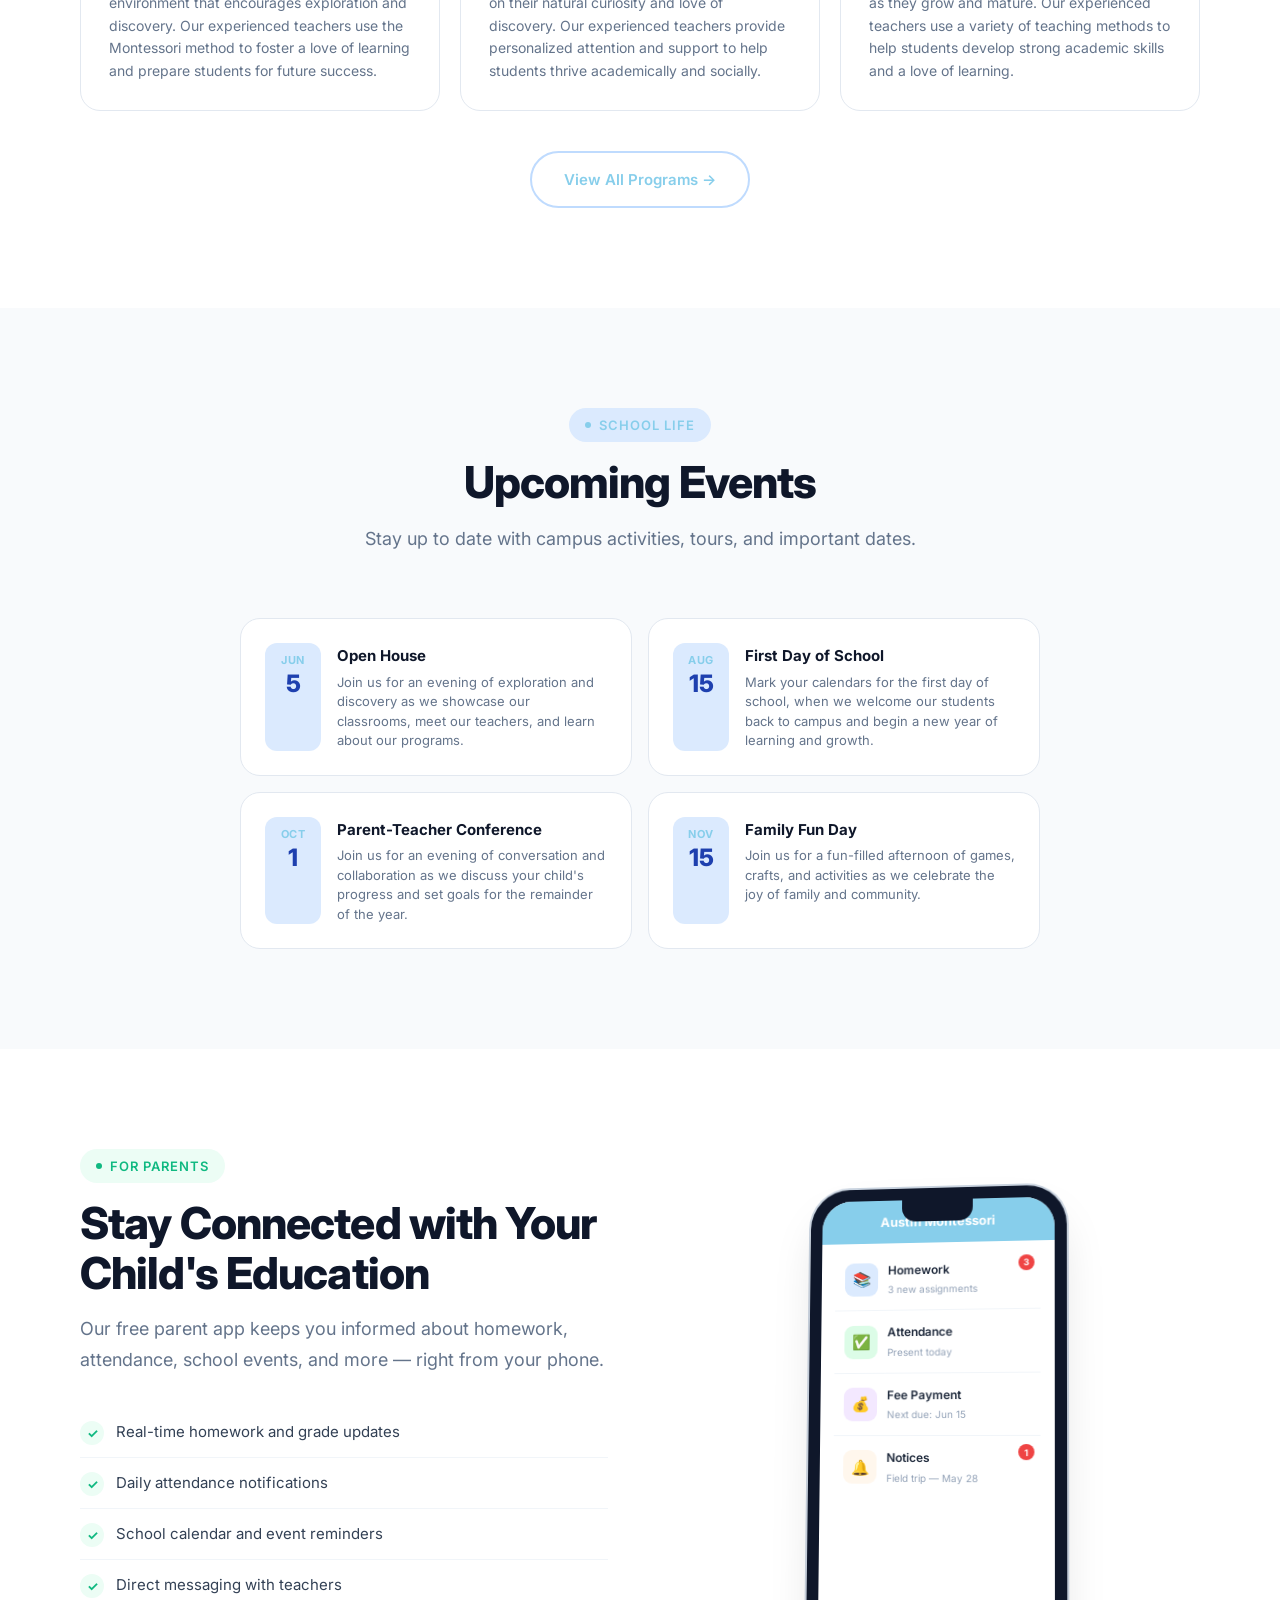
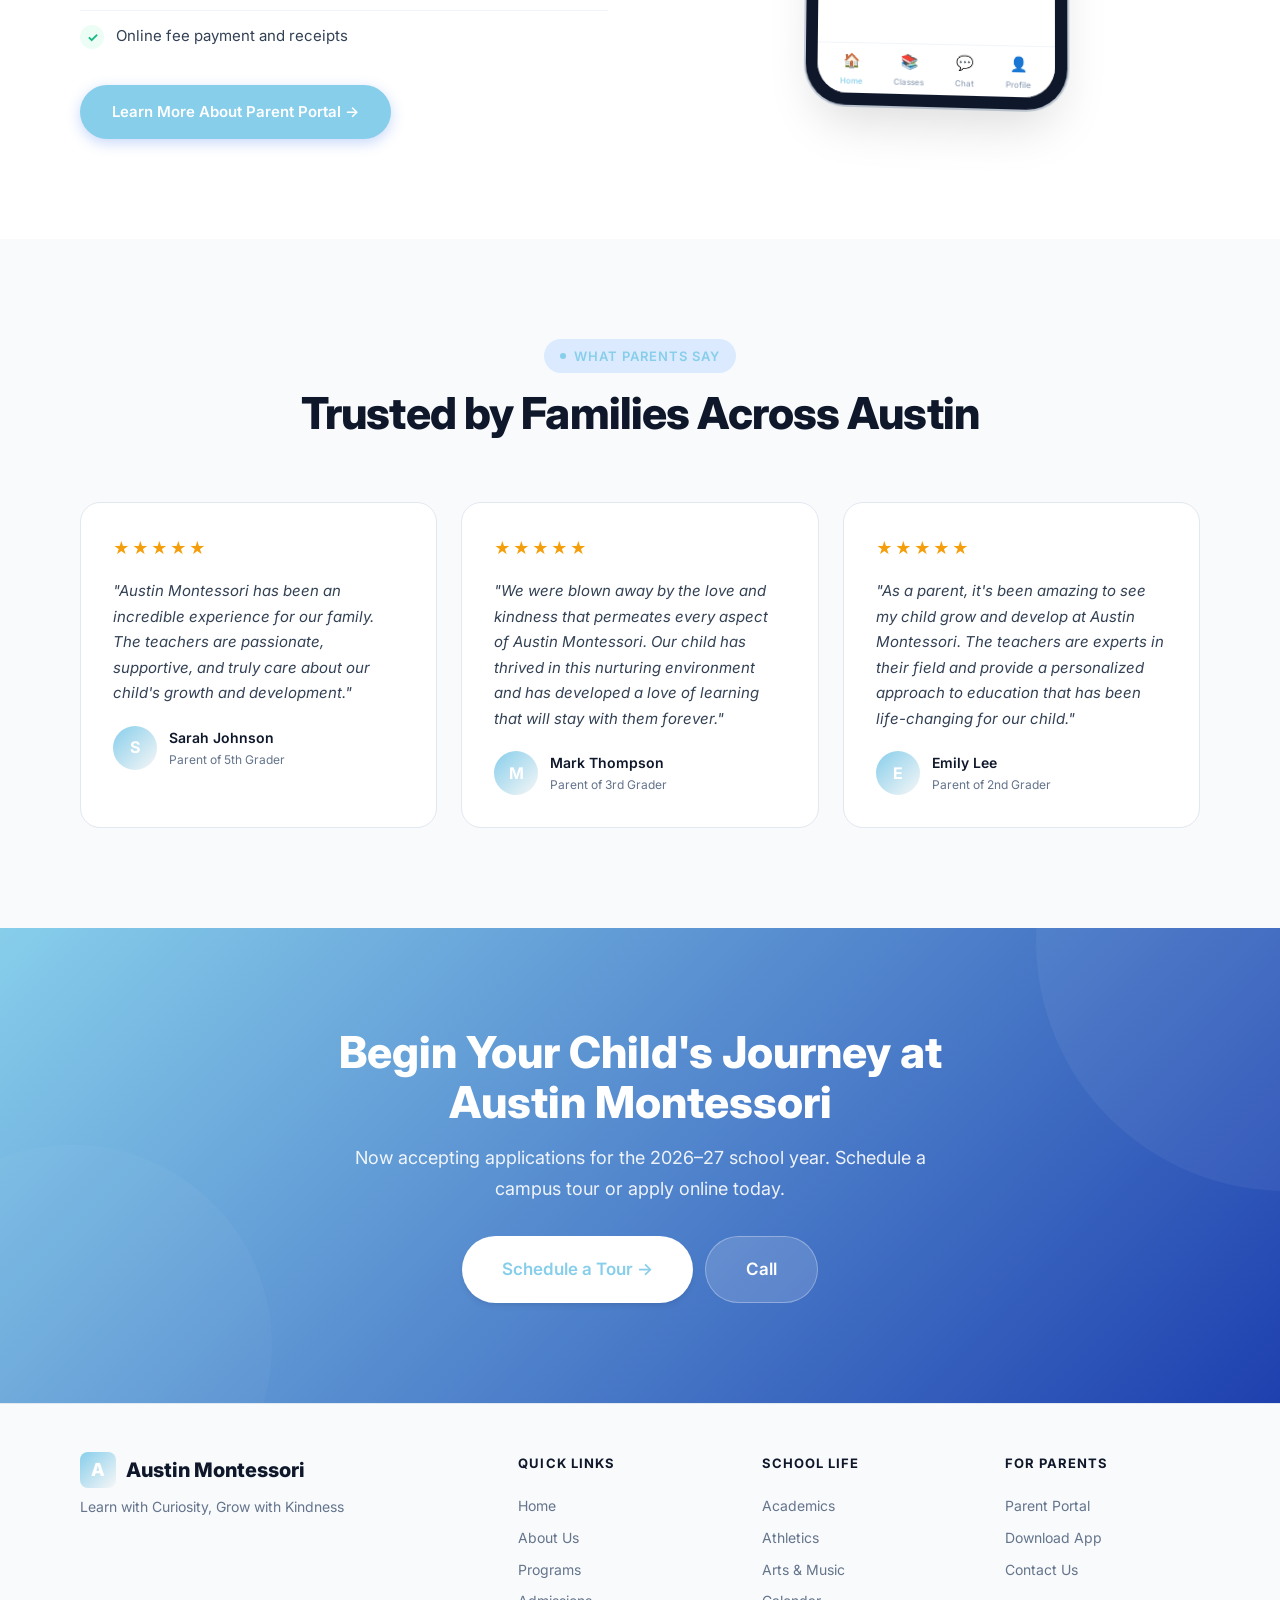
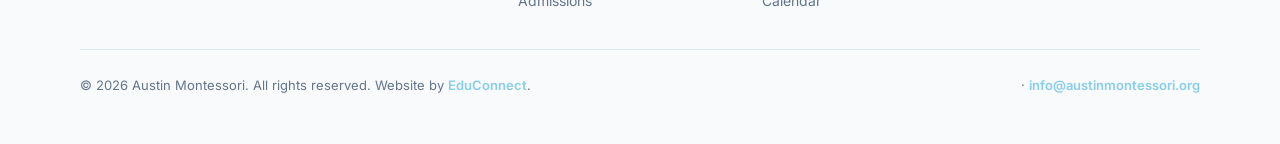
==== commit 85e888f1: "Initial demo site for Austin Montessori" ====
--- a/index.html
+++ b/index.html
@@ -25,8 +25,8 @@
 <section class="hero"><div class="container"><div class="hero-inner">
   <div class="hero-content">
     <div class="badge animate-on-scroll mb-6">Now Enrolling 2026–27 · Pre-K – 6th Grade</div>
-    <h1 class="heading-xl animate-on-scroll mb-6">Empowering Young Minds in the Heart of Austin</h1>
-    <p class="text-lg text-muted animate-on-scroll mb-8">Austin Montessori School is a vibrant community dedicated to fostering a love of learning in students from Toddler to 8th Grade. Our Montessori approach emphasizes hands-on exploration, individualized instruction, and a supportive environment that encourages children to grow and thrive. From our state-of-the-art facilities to our passionate faculty, we are committed to providing an exceptional education that prepares students for success in all aspects of life.</p>
+    <h1 class="heading-xl animate-on-scroll mb-6">Empowering Young Minds in a Vibrant Austin Community</h1>
+    <p class="text-lg text-muted animate-on-scroll mb-8">At Austin Montessori, we foster a love of learning in a nurturing environment, serving students from Pre-Kindergarten through 8th grade. Our Montessori philosophy emphasizes hands-on discovery and individualized growth. Join our inclusive community and watch your child flourish.</p>
     <div class="hero-actions animate-on-scroll">
       <a href="/admissions.html" class="btn btn-primary btn-lg">Schedule a Tour →</a>
       <a href="/admissions.html" class="btn btn-outline btn-lg">Apply Now</a>
@@ -39,7 +39,7 @@
   </div>
   <div class="hero-visual animate-on-scroll">
     <div class="school-illustration"><div class="school-illustration-inner">
-      <div class="school-building">🏫</div><h3>Austin Montessori</h3><p>Learn, Explore, Flourish: The Austin Montessori Way</p>
+      <div class="school-building">🏫</div><h3>Austin Montessori</h3><p>Learn with Curiosity, Grow with Kindness</p>
     </div></div>
     <div class="float-card card-1"><div class="fc-icon green">⭐</div>Rated 5-Stars by Parents</div>
     <div class="float-card card-2"><div class="fc-icon blue">🎓</div>100% Graduation Rate</div>
@@ -55,7 +55,7 @@
   <div class="welcome-text animate-on-scroll">
     <div class="badge mb-4">Welcome</div>
     <h2 class="heading-lg mb-6">A Message from Our Head of School</h2>
-    <blockquote>As the Head of School at Austin Montessori, I am constantly inspired by the curiosity, creativity, and compassion of our students. It is a joy to watch them grow and develop into confident, independent thinkers who are prepared to make a positive impact in our world.</blockquote>
+    <blockquote>As the Head of School, I'm proud to lead a team of dedicated educators who are passionate about igniting a love of learning in every child. At Austin Montessori, we believe that every student is unique and deserves a tailored approach to education. Our small class sizes and personalized attention allow us to nurture the whole child – academically, socially, and emotionally.</blockquote>
     <p>We invite you to schedule a campus tour and discover what makes Austin Montessori a special place to learn and grow.</p>
     <a href="/about.html" class="btn btn-outline" style="margin-top:20px">Read More About Us →</a>
   </div>
@@ -69,22 +69,22 @@
   </div>
   <div class="features-grid">
       <div class="feature-card animate-on-scroll stagger-1">
-        <div class="feature-icon">👩‍🏫</div><h3>Expert Faculty</h3><p>Our teachers are experienced, passionate, and dedicated to delivering a high-quality education that meets the needs of every learner.</p>
+        <div class="feature-icon">👩‍🏫</div><h3>Expert Faculty</h3><p>Our teachers are highly trained and passionate about education, providing students with a high-quality learning experience that prepares them for success in a rapidly changing world.</p>
       </div>
       <div class="feature-card animate-on-scroll stagger-2">
-        <div class="feature-icon">📚</div><h3>Small Classes</h3><p>Our small class sizes ensure that every student receives personalized attention, support, and instruction from our experienced teachers.</p>
+        <div class="feature-icon">📚</div><h3>Small Class Sizes</h3><p>Our small class sizes allow us to provide personalized attention and support to every student, helping them thrive academically and socially.</p>
       </div>
       <div class="feature-card animate-on-scroll stagger-3">
-        <div class="feature-icon">🏠</div><h3>Safe Campus</h3><p>Our secure and well-maintained campus provides a safe and supportive environment for students to learn and grow.</p>
+        <div class="feature-icon">🏠</div><h3>Safe Campus</h3><p>Our campus is a safe and welcoming environment, providing students with a sense of security and belonging that allows them to focus on their learning.</p>
       </div>
       <div class="feature-card animate-on-scroll stagger-4">
-        <div class="feature-icon">📊</div><h3>Curriculum</h3><p>Our rigorous and engaging curriculum is designed to meet the needs of every learner, from math and reading to science and social studies.</p>
+        <div class="feature-icon">🔍</div><h3>Curriculum</h3><p>Our curriculum is designed to be engaging, relevant, and challenging, preparing students for success in a rapidly changing world.</p>
       </div>
       <div class="feature-card animate-on-scroll stagger-5">
-        <div class="feature-icon">🌎</div><h3>Whole-Child Approach</h3><p>We believe in fostering the whole child, including their social, emotional, and physical development, to ensure they become confident, capable, and compassionate individuals.</p>
+        <div class="feature-icon">🌈</div><h3>Whole-Child Approach</h3><p>We believe in nurturing the whole child – academically, socially, and emotionally – providing students with a well-rounded education that prepares them for success in all areas of life.</p>
       </div>
       <div class="feature-card animate-on-scroll stagger-6">
-        <div class="feature-icon">🌈</div><h3>Community</h3><p>Our school community is built on a foundation of respect, empathy, and inclusivity, where every student feels valued, supported, and encouraged to succeed.</p>
+        <div class="feature-icon">🌎</div><h3>Inclusive Community</h3><p>We believe that every student deserves a welcoming and inclusive environment, providing opportunities for students to develop their passions and interests in a supportive community.</p>
       </div></div>
 </div></section>
 
@@ -103,13 +103,13 @@
   </div>
   <div class="programs-grid">
       <div class="program-card animate-on-scroll stagger-1">
-        <div class="program-icon">🎒</div><h3>Pre-Kindergarten</h3><p>Our Toddler and Pre-Kindergarten programs provide a foundation for lifelong learning, with activities designed to promote social, emotional, and cognitive development. Our experienced teachers use Montessori methods to engage students in play-based learning, music, movement, and art.</p>
+        <div class="program-icon">🎒</div><h3>Pre-Kindergarten</h3><p>Our Pre-Kindergarten program is designed for 3- and 4-year-olds, providing a nurturing environment that encourages exploration and discovery. Our experienced teachers use the Montessori method to foster a love of learning and prepare students for future success.</p>
       </div>
       <div class="program-card animate-on-scroll stagger-2">
-        <div class="program-icon">🌞</div><h3>Elementary</h3><p>In our Elementary program, students engage in hands-on learning experiences that foster curiosity, creativity, and critical thinking. Our experienced teachers use a range of methods to deliver a rigorous and engaging curriculum that meets the needs of all learners.</p>
+        <div class="program-icon">📚</div><h3>Elementary</h3><p>In our Elementary program, students engage in hands-on learning experiences that build on their natural curiosity and love of discovery. Our experienced teachers provide personalized attention and support to help students thrive academically and socially.</p>
       </div>
       <div class="program-card animate-on-scroll stagger-3">
-        <div class="program-icon">📚</div><h3>Middle/Upper</h3><p>Our Middle and Upper School programs offer a challenging and supportive environment for students to develop their academic, social, and emotional skills. Our experienced teachers use project-based learning and traditional methods to deliver a rigorous and engaging curriculum that prepares students for success in high school and beyond.</p>
+        <div class="program-icon">🚀</div><h3>Middle/Upper</h3><p>Our Middle and Upper School programs are designed to challenge and engage students as they grow and mature. Our experienced teachers use a variety of teaching methods to help students develop strong academic skills and a love of learning.</p>
       </div></div>
   <div class="text-center animate-on-scroll" style="margin-top:40px"><a href="/programs.html" class="btn btn-outline">View All Programs →</a></div>
 </div></section>
@@ -122,16 +122,16 @@
   </div>
   <div class="events-grid"><div class="event-card animate-on-scroll stagger-1">
         <div class="event-date"><div class="month">Jun</div><div class="day">5</div></div>
-        <div class="event-info"><h4>Summer Camp Open House</h4><p>Explore our summer camp programs and meet our experienced teachers and counselors.</p></div>
+        <div class="event-info"><h4>Open House</h4><p>Join us for an evening of exploration and discovery as we showcase our classrooms, meet our teachers, and learn about our programs.</p></div>
       </div><div class="event-card animate-on-scroll stagger-2">
-        <div class="event-date"><div class="month">Aug</div><div class="day">10</div></div>
-        <div class="event-info"><h4>First Day of School</h4><p>Welcome to the new school year! Meet our teachers, explore our facilities, and get settled into your classroom.</p></div>
+        <div class="event-date"><div class="month">Aug</div><div class="day">15</div></div>
+        <div class="event-info"><h4>First Day of School</h4><p>Mark your calendars for the first day of school, when we welcome our students back to campus and begin a new year of learning and growth.</p></div>
       </div><div class="event-card animate-on-scroll stagger-3">
-        <div class="event-date"><div class="month">Aug</div><div class="day">22</div></div>
-        <div class="event-info"><h4>Parent Orientation</h4><p>Join us for an evening of information and discussion about our school's policies, programs, and community.</p></div>
+        <div class="event-date"><div class="month">Oct</div><div class="day">1</div></div>
+        <div class="event-info"><h4>Parent-Teacher Conference</h4><p>Join us for an evening of conversation and collaboration as we discuss your child's progress and set goals for the remainder of the year.</p></div>
       </div><div class="event-card animate-on-scroll stagger-4">
-        <div class="event-date"><div class="month">Sep</div><div class="day">15</div></div>
-        <div class="event-info"><h4>Fall Festival</h4><p>Join us for a fun night of food, games, and community building.</p></div>
+        <div class="event-date"><div class="month">Nov</div><div class="day">15</div></div>
+        <div class="event-info"><h4>Family Fun Day</h4><p>Join us for a fun-filled afternoon of games, crafts, and activities as we celebrate the joy of family and community.</p></div>
       </div></div>
 </div></section>
 
@@ -176,21 +176,21 @@
   <div class="testimonials-grid">
       <div class="testimonial-card animate-on-scroll stagger-1">
         <div class="stars"><span class="star">★</span><span class="star">★</span><span class="star">★</span><span class="star">★</span><span class="star">★</span></div>
-        <p class="testimonial-text">"Our child has thrived at Austin Montessori, developing a love of learning and a sense of confidence that has been transformative. The teachers and staff are caring, supportive, and genuinely invested in the success of every student."</p>
+        <p class="testimonial-text">"Austin Montessori has been an incredible experience for our family. The teachers are passionate, supportive, and truly care about our child's growth and development."</p>
         <div class="testimonial-author"><div class="author-avatar">S</div>
-        <div class="author-info"><div class="author-name">Sarah Thompson</div><div class="author-role">Parent of 3rd Grader</div></div></div>
+        <div class="author-info"><div class="author-name">Sarah Johnson</div><div class="author-role">Parent of 5th Grader</div></div></div>
       </div>
       <div class="testimonial-card animate-on-scroll stagger-2">
         <div class="stars"><span class="star">★</span><span class="star">★</span><span class="star">★</span><span class="star">★</span><span class="star">★</span></div>
-        <p class="testimonial-text">"We were drawn to Austin Montessori's commitment to individualized instruction and hands-on learning. Our child has flourished in this environment, developing a love of science, math, and reading that has been inspiring to watch."</p>
-        <div class="testimonial-author"><div class="author-avatar">J</div>
-        <div class="author-info"><div class="author-name">John Lee</div><div class="author-role">Parent of 5th Grader</div></div></div>
+        <p class="testimonial-text">"We were blown away by the love and kindness that permeates every aspect of Austin Montessori. Our child has thrived in this nurturing environment and has developed a love of learning that will stay with them forever."</p>
+        <div class="testimonial-author"><div class="author-avatar">M</div>
+        <div class="author-info"><div class="author-name">Mark Thompson</div><div class="author-role">Parent of 3rd Grader</div></div></div>
       </div>
       <div class="testimonial-card animate-on-scroll stagger-3">
         <div class="stars"><span class="star">★</span><span class="star">★</span><span class="star">★</span><span class="star">★</span><span class="star">★</span></div>
-        <p class="testimonial-text">"As a parent of a child with special needs, I was impressed by Austin Montessori's commitment to inclusivity and diversity. The school's adaptive programs and supportive staff have made a huge difference in our child's life."</p>
+        <p class="testimonial-text">"As a parent, it's been amazing to see my child grow and develop at Austin Montessori. The teachers are experts in their field and provide a personalized approach to education that has been life-changing for our child."</p>
         <div class="testimonial-author"><div class="author-avatar">E</div>
-        <div class="author-info"><div class="author-name">Emily Patel</div><div class="author-role">Parent of 2nd Grader</div></div></div>
+        <div class="author-info"><div class="author-name">Emily Lee</div><div class="author-role">Parent of 2nd Grader</div></div></div>
       </div></div>
 </div></section>
 
@@ -207,7 +207,7 @@
     <div class="footer-grid">
       <div class="footer-brand">
         <div class="logo" style="margin-bottom:8px"><span class="logo-icon">A</span>Austin Montessori</div>
-        <p>Learn, Explore, Flourish: The Austin Montessori Way</p>
+        <p>Learn with Curiosity, Grow with Kindness</p>
         <p style="margin-top:12px;font-size:13px"></p>
       </div>
       <div class="footer-col"><h4>Quick Links</h4><a href="/">Home</a><a href="/about.html">About Us</a><a href="/programs.html">Programs</a><a href="/admissions.html">Admissions</a></div>
--- a/styles.css
+++ b/styles.css
@@ -1,8 +1,8 @@
 /* ===== DESIGN SYSTEM — LIGHT PROFESSIONAL ===== */
 :root{
-  --primary:#3498db;--primary-50:#eff6ff;--primary-100:#dbeafe;--primary-200:#bfdbfe;
-  --primary-500:#3498db;--primary-600:#1d4ed8;--primary-700:#1e40af;
-  --secondary:#f1c40f;--accent:#10b981;--accent-50:#ecfdf5;
+  --primary:#87CEEB;--primary-50:#eff6ff;--primary-100:#dbeafe;--primary-200:#bfdbfe;
+  --primary-500:#87CEEB;--primary-600:#1d4ed8;--primary-700:#1e40af;
+  --secondary:#F7F7F7;--accent:#10b981;--accent-50:#ecfdf5;
   --white:#fff;--gray-50:#f8fafc;--gray-100:#f1f5f9;--gray-200:#e2e8f0;--gray-300:#cbd5e1;
   --gray-400:#94a3b8;--gray-500:#64748b;--gray-600:#475569;--gray-700:#334155;
   --gray-800:#1e293b;--gray-900:#0f172a;
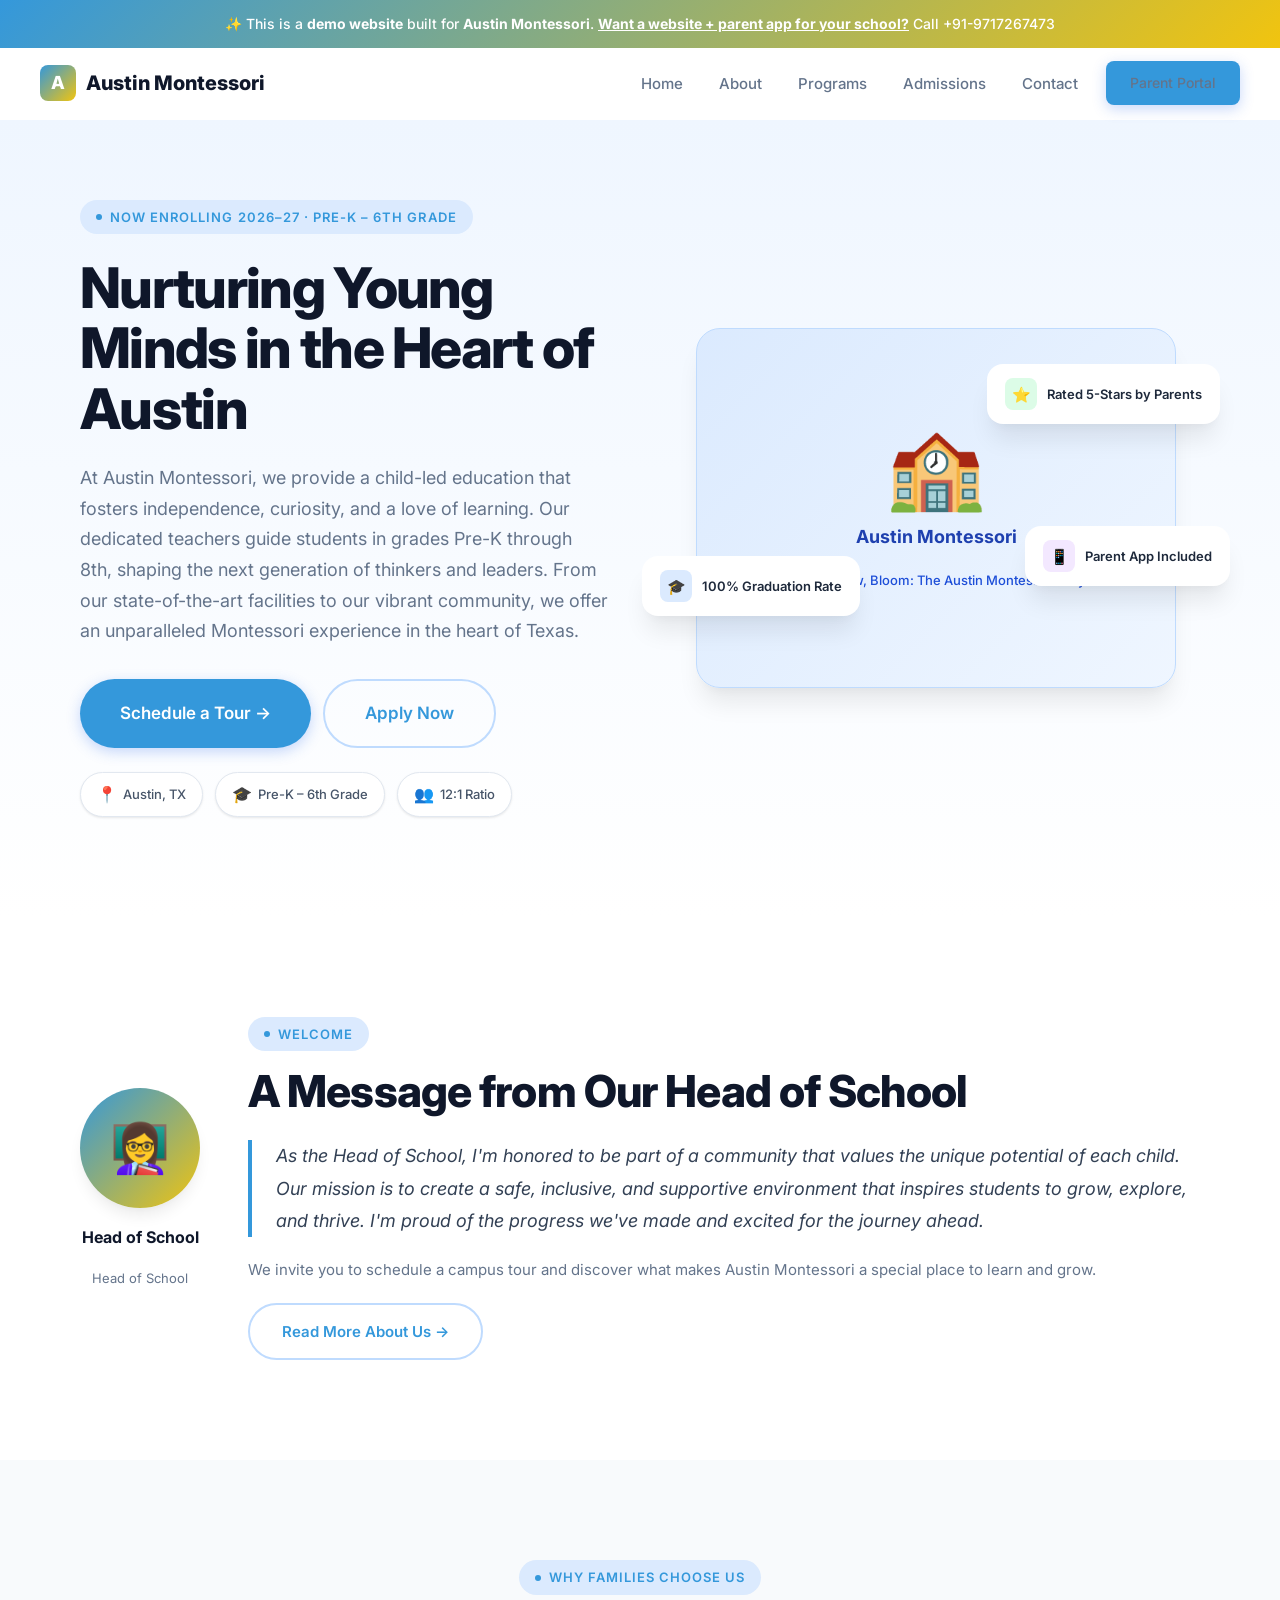
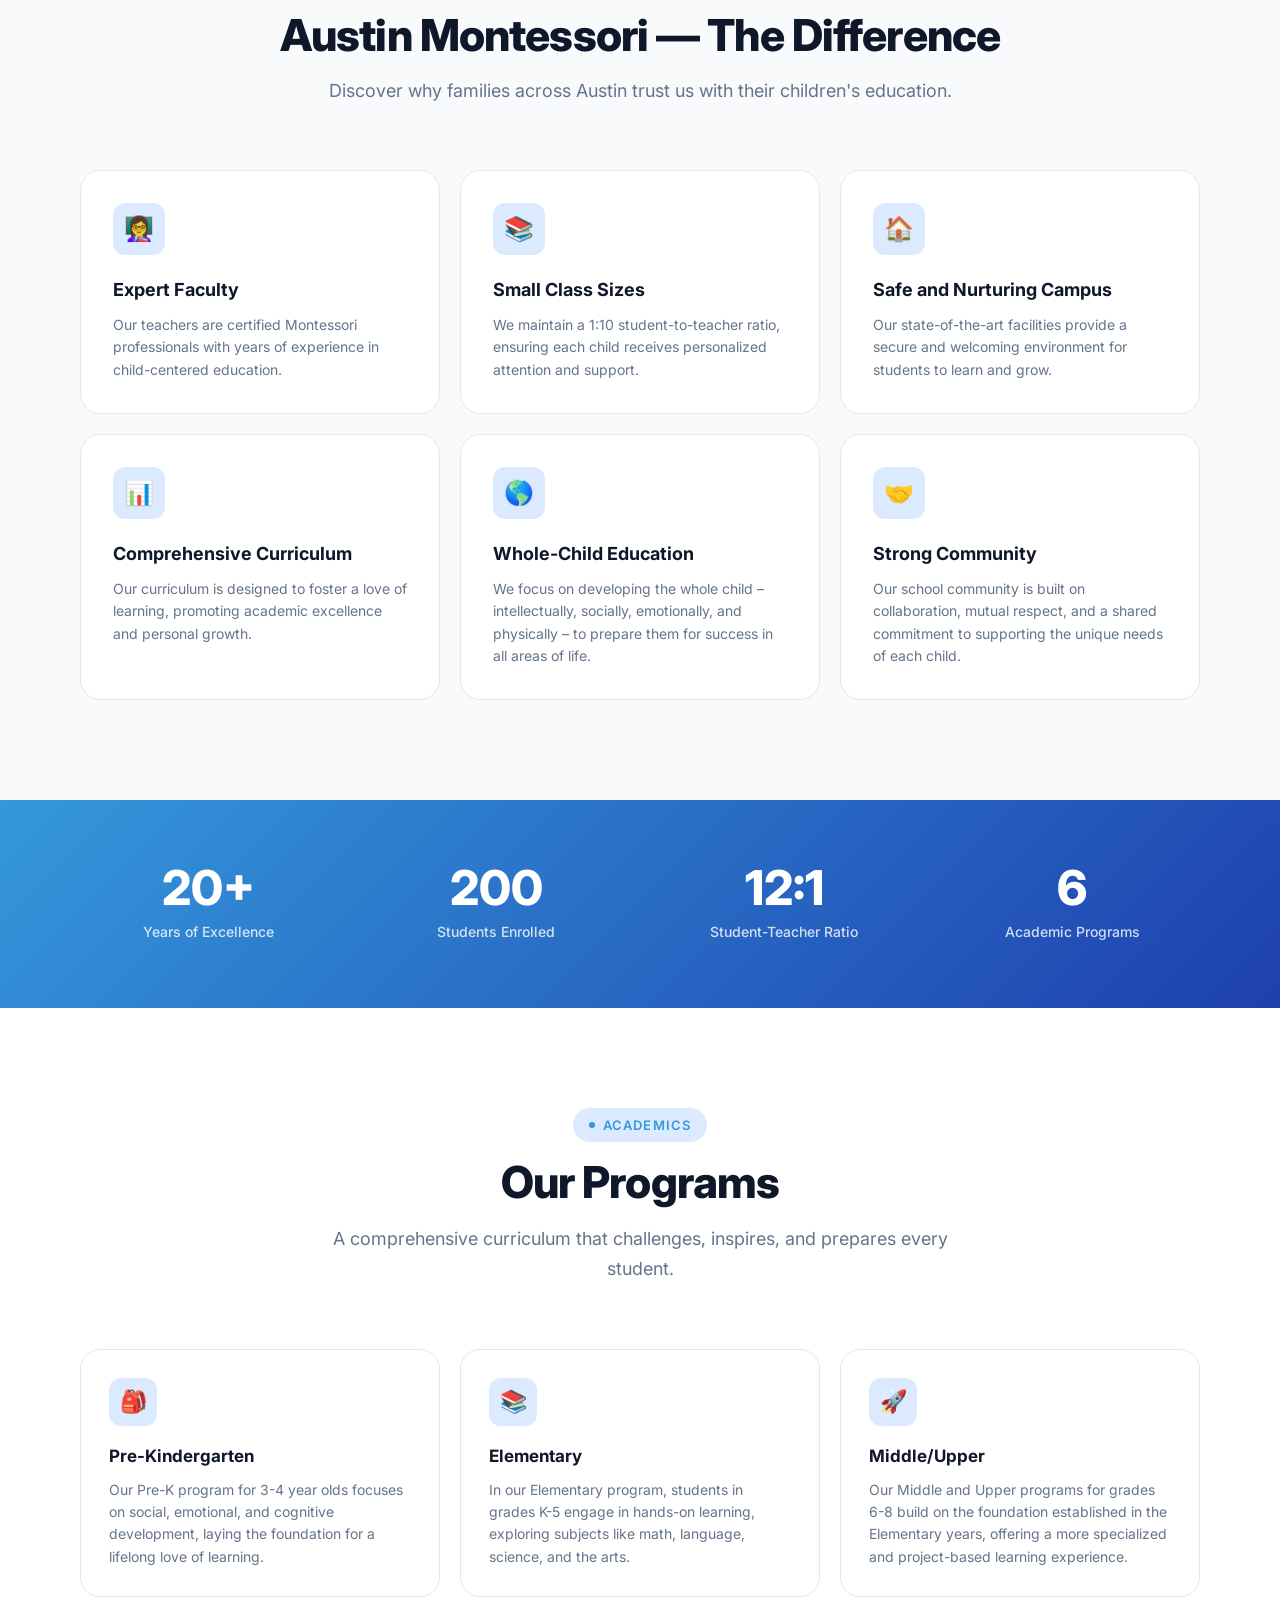
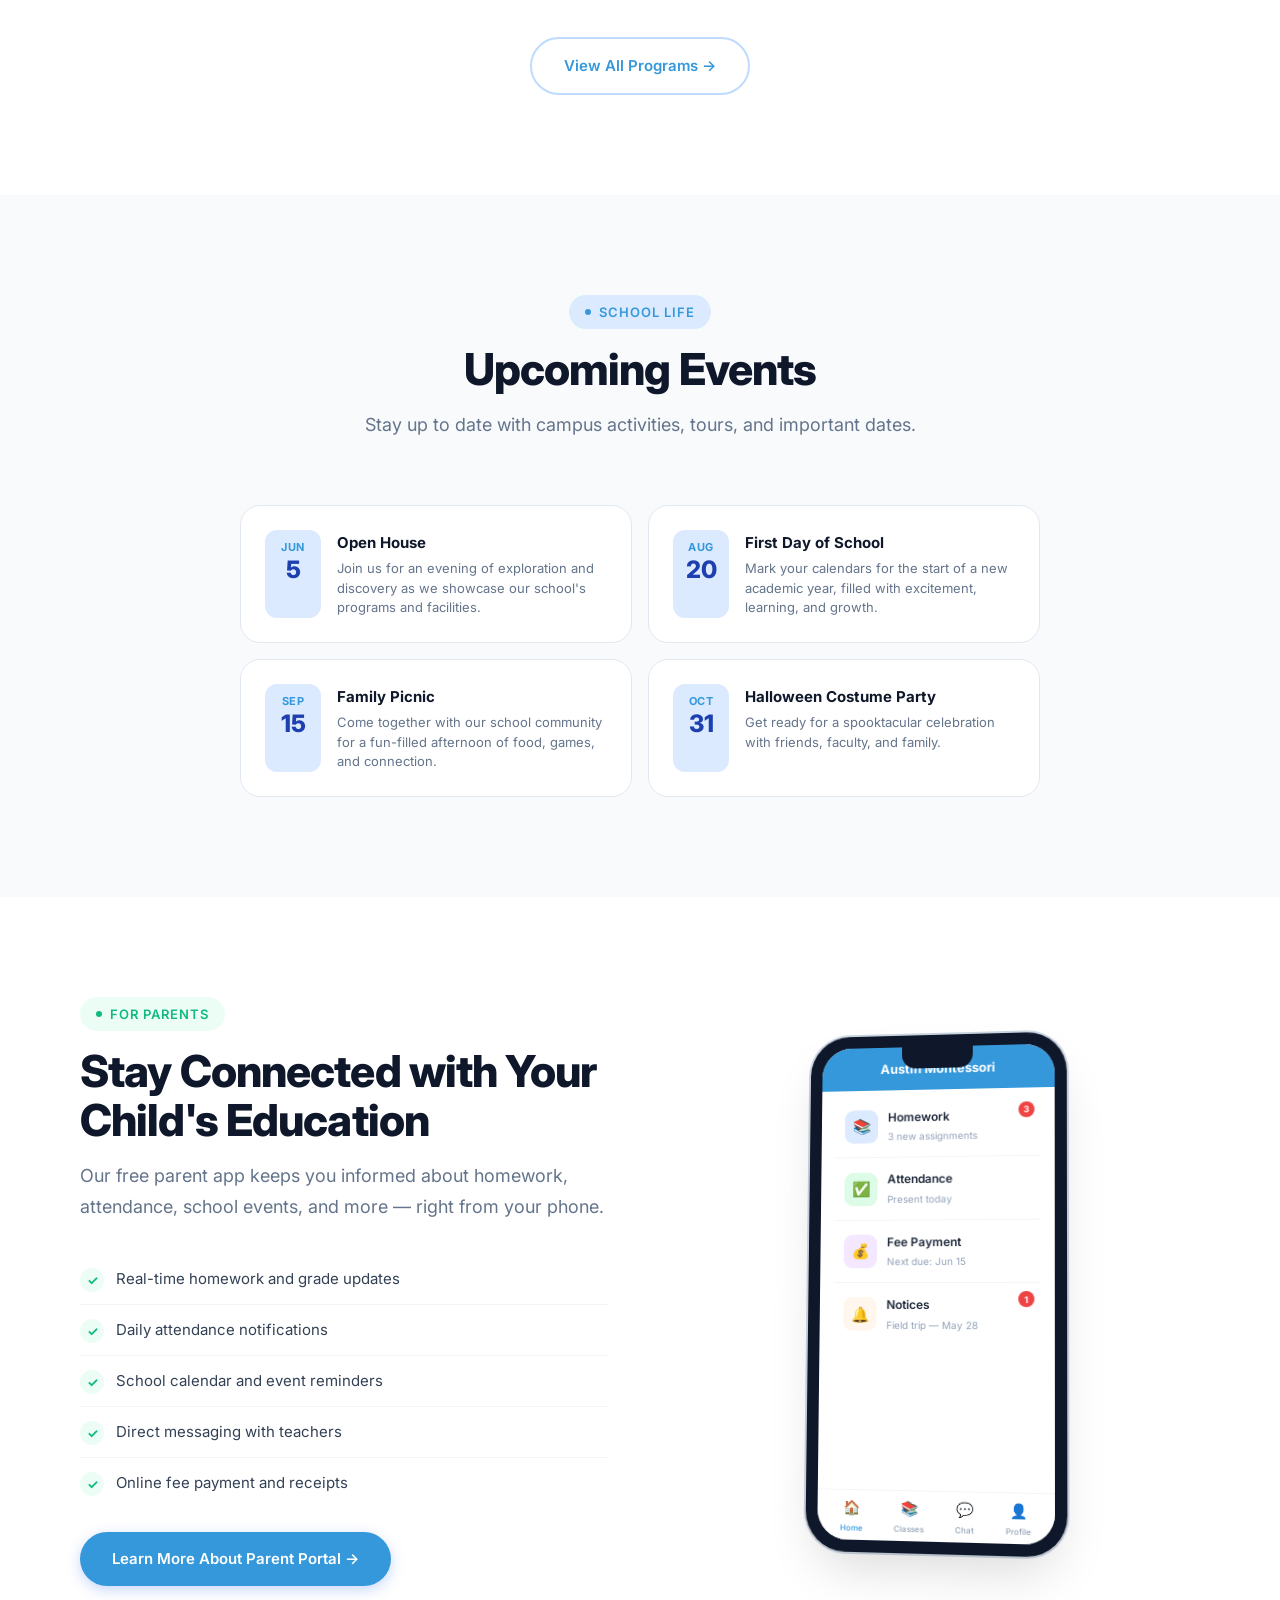
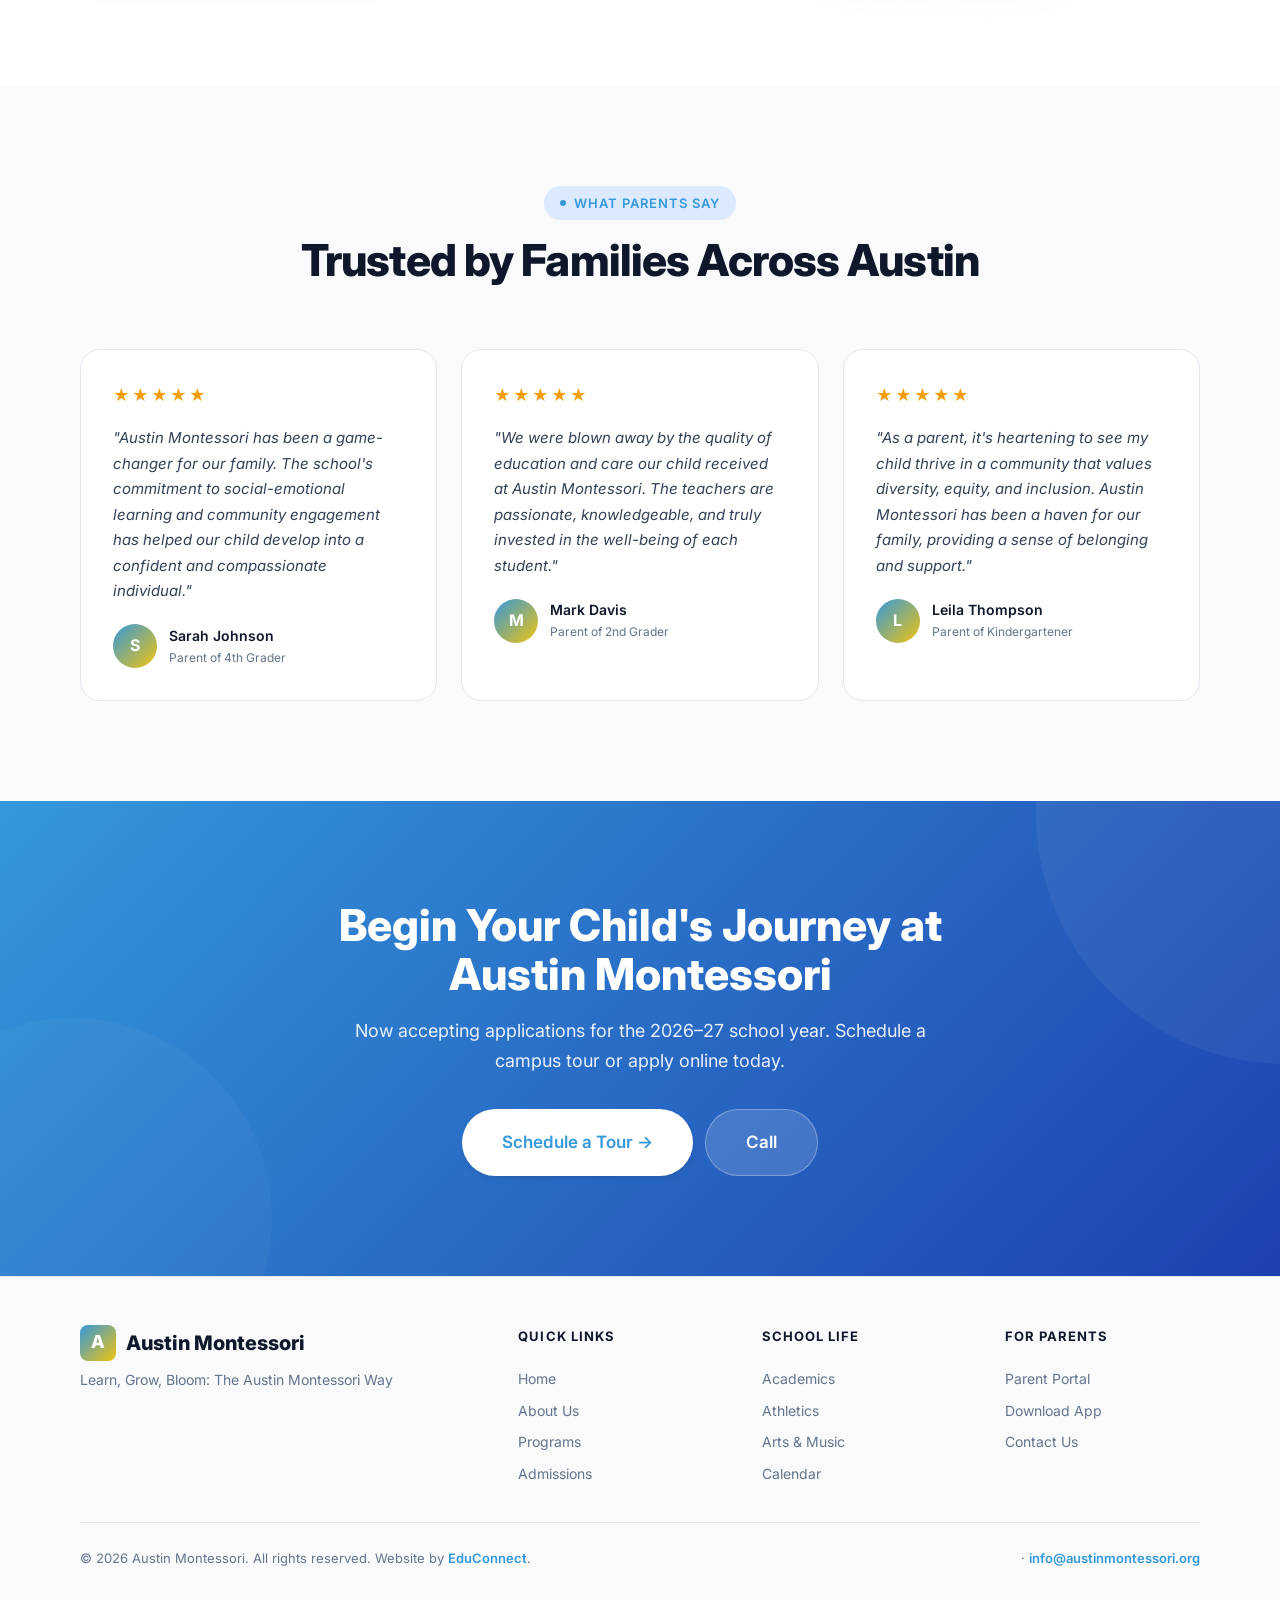
==== commit 3886d6bb: "Initial demo site for Austin Montessori" ====
--- a/index.html
+++ b/index.html
@@ -25,8 +25,8 @@
 <section class="hero"><div class="container"><div class="hero-inner">
   <div class="hero-content">
     <div class="badge animate-on-scroll mb-6">Now Enrolling 2026–27 · Pre-K – 6th Grade</div>
-    <h1 class="heading-xl animate-on-scroll mb-6">Empowering Young Minds in a Vibrant Austin Community</h1>
-    <p class="text-lg text-muted animate-on-scroll mb-8">At Austin Montessori, we foster a love of learning in a nurturing environment, serving students from Pre-Kindergarten through 8th grade. Our Montessori philosophy emphasizes hands-on discovery and individualized growth. Join our inclusive community and watch your child flourish.</p>
+    <h1 class="heading-xl animate-on-scroll mb-6">Nurturing Young Minds in the Heart of Austin</h1>
+    <p class="text-lg text-muted animate-on-scroll mb-8">At Austin Montessori, we provide a child-led education that fosters independence, curiosity, and a love of learning. Our dedicated teachers guide students in grades Pre-K through 8th, shaping the next generation of thinkers and leaders. From our state-of-the-art facilities to our vibrant community, we offer an unparalleled Montessori experience in the heart of Texas.</p>
     <div class="hero-actions animate-on-scroll">
       <a href="/admissions.html" class="btn btn-primary btn-lg">Schedule a Tour →</a>
       <a href="/admissions.html" class="btn btn-outline btn-lg">Apply Now</a>
@@ -39,7 +39,7 @@
   </div>
   <div class="hero-visual animate-on-scroll">
     <div class="school-illustration"><div class="school-illustration-inner">
-      <div class="school-building">🏫</div><h3>Austin Montessori</h3><p>Learn with Curiosity, Grow with Kindness</p>
+      <div class="school-building">🏫</div><h3>Austin Montessori</h3><p>Learn, Grow, Bloom: The Austin Montessori Way</p>
     </div></div>
     <div class="float-card card-1"><div class="fc-icon green">⭐</div>Rated 5-Stars by Parents</div>
     <div class="float-card card-2"><div class="fc-icon blue">🎓</div>100% Graduation Rate</div>
@@ -55,7 +55,7 @@
   <div class="welcome-text animate-on-scroll">
     <div class="badge mb-4">Welcome</div>
     <h2 class="heading-lg mb-6">A Message from Our Head of School</h2>
-    <blockquote>As the Head of School, I'm proud to lead a team of dedicated educators who are passionate about igniting a love of learning in every child. At Austin Montessori, we believe that every student is unique and deserves a tailored approach to education. Our small class sizes and personalized attention allow us to nurture the whole child – academically, socially, and emotionally.</blockquote>
+    <blockquote>As the Head of School, I'm honored to be part of a community that values the unique potential of each child. Our mission is to create a safe, inclusive, and supportive environment that inspires students to grow, explore, and thrive. I'm proud of the progress we've made and excited for the journey ahead.</blockquote>
     <p>We invite you to schedule a campus tour and discover what makes Austin Montessori a special place to learn and grow.</p>
     <a href="/about.html" class="btn btn-outline" style="margin-top:20px">Read More About Us →</a>
   </div>
@@ -69,22 +69,22 @@
   </div>
   <div class="features-grid">
       <div class="feature-card animate-on-scroll stagger-1">
-        <div class="feature-icon">👩‍🏫</div><h3>Expert Faculty</h3><p>Our teachers are highly trained and passionate about education, providing students with a high-quality learning experience that prepares them for success in a rapidly changing world.</p>
+        <div class="feature-icon">👩‍🏫</div><h3>Expert Faculty</h3><p>Our teachers are certified Montessori professionals with years of experience in child-centered education.</p>
       </div>
       <div class="feature-card animate-on-scroll stagger-2">
-        <div class="feature-icon">📚</div><h3>Small Class Sizes</h3><p>Our small class sizes allow us to provide personalized attention and support to every student, helping them thrive academically and socially.</p>
+        <div class="feature-icon">📚</div><h3>Small Class Sizes</h3><p>We maintain a 1:10 student-to-teacher ratio, ensuring each child receives personalized attention and support.</p>
       </div>
       <div class="feature-card animate-on-scroll stagger-3">
-        <div class="feature-icon">🏠</div><h3>Safe Campus</h3><p>Our campus is a safe and welcoming environment, providing students with a sense of security and belonging that allows them to focus on their learning.</p>
+        <div class="feature-icon">🏠</div><h3>Safe and Nurturing Campus</h3><p>Our state-of-the-art facilities provide a secure and welcoming environment for students to learn and grow.</p>
       </div>
       <div class="feature-card animate-on-scroll stagger-4">
-        <div class="feature-icon">🔍</div><h3>Curriculum</h3><p>Our curriculum is designed to be engaging, relevant, and challenging, preparing students for success in a rapidly changing world.</p>
+        <div class="feature-icon">📊</div><h3>Comprehensive Curriculum</h3><p>Our curriculum is designed to foster a love of learning, promoting academic excellence and personal growth.</p>
       </div>
       <div class="feature-card animate-on-scroll stagger-5">
-        <div class="feature-icon">🌈</div><h3>Whole-Child Approach</h3><p>We believe in nurturing the whole child – academically, socially, and emotionally – providing students with a well-rounded education that prepares them for success in all areas of life.</p>
+        <div class="feature-icon">🌎</div><h3>Whole-Child Education</h3><p>We focus on developing the whole child – intellectually, socially, emotionally, and physically – to prepare them for success in all areas of life.</p>
       </div>
       <div class="feature-card animate-on-scroll stagger-6">
-        <div class="feature-icon">🌎</div><h3>Inclusive Community</h3><p>We believe that every student deserves a welcoming and inclusive environment, providing opportunities for students to develop their passions and interests in a supportive community.</p>
+        <div class="feature-icon">🤝</div><h3>Strong Community</h3><p>Our school community is built on collaboration, mutual respect, and a shared commitment to supporting the unique needs of each child.</p>
       </div></div>
 </div></section>
 
@@ -103,13 +103,13 @@
   </div>
   <div class="programs-grid">
       <div class="program-card animate-on-scroll stagger-1">
-        <div class="program-icon">🎒</div><h3>Pre-Kindergarten</h3><p>Our Pre-Kindergarten program is designed for 3- and 4-year-olds, providing a nurturing environment that encourages exploration and discovery. Our experienced teachers use the Montessori method to foster a love of learning and prepare students for future success.</p>
+        <div class="program-icon">🎒</div><h3>Pre-Kindergarten</h3><p>Our Pre-K program for 3-4 year olds focuses on social, emotional, and cognitive development, laying the foundation for a lifelong love of learning.</p>
       </div>
       <div class="program-card animate-on-scroll stagger-2">
-        <div class="program-icon">📚</div><h3>Elementary</h3><p>In our Elementary program, students engage in hands-on learning experiences that build on their natural curiosity and love of discovery. Our experienced teachers provide personalized attention and support to help students thrive academically and socially.</p>
+        <div class="program-icon">📚</div><h3>Elementary</h3><p>In our Elementary program, students in grades K-5 engage in hands-on learning, exploring subjects like math, language, science, and the arts.</p>
       </div>
       <div class="program-card animate-on-scroll stagger-3">
-        <div class="program-icon">🚀</div><h3>Middle/Upper</h3><p>Our Middle and Upper School programs are designed to challenge and engage students as they grow and mature. Our experienced teachers use a variety of teaching methods to help students develop strong academic skills and a love of learning.</p>
+        <div class="program-icon">🚀</div><h3>Middle/Upper</h3><p>Our Middle and Upper programs for grades 6-8 build on the foundation established in the Elementary years, offering a more specialized and project-based learning experience.</p>
       </div></div>
   <div class="text-center animate-on-scroll" style="margin-top:40px"><a href="/programs.html" class="btn btn-outline">View All Programs →</a></div>
 </div></section>
@@ -122,16 +122,16 @@
   </div>
   <div class="events-grid"><div class="event-card animate-on-scroll stagger-1">
         <div class="event-date"><div class="month">Jun</div><div class="day">5</div></div>
-        <div class="event-info"><h4>Open House</h4><p>Join us for an evening of exploration and discovery as we showcase our classrooms, meet our teachers, and learn about our programs.</p></div>
+        <div class="event-info"><h4>Open House</h4><p>Join us for an evening of exploration and discovery as we showcase our school's programs and facilities.</p></div>
       </div><div class="event-card animate-on-scroll stagger-2">
-        <div class="event-date"><div class="month">Aug</div><div class="day">15</div></div>
-        <div class="event-info"><h4>First Day of School</h4><p>Mark your calendars for the first day of school, when we welcome our students back to campus and begin a new year of learning and growth.</p></div>
+        <div class="event-date"><div class="month">Aug</div><div class="day">20</div></div>
+        <div class="event-info"><h4>First Day of School</h4><p>Mark your calendars for the start of a new academic year, filled with excitement, learning, and growth.</p></div>
       </div><div class="event-card animate-on-scroll stagger-3">
-        <div class="event-date"><div class="month">Oct</div><div class="day">1</div></div>
-        <div class="event-info"><h4>Parent-Teacher Conference</h4><p>Join us for an evening of conversation and collaboration as we discuss your child's progress and set goals for the remainder of the year.</p></div>
+        <div class="event-date"><div class="month">Sep</div><div class="day">15</div></div>
+        <div class="event-info"><h4>Family Picnic</h4><p>Come together with our school community for a fun-filled afternoon of food, games, and connection.</p></div>
       </div><div class="event-card animate-on-scroll stagger-4">
-        <div class="event-date"><div class="month">Nov</div><div class="day">15</div></div>
-        <div class="event-info"><h4>Family Fun Day</h4><p>Join us for a fun-filled afternoon of games, crafts, and activities as we celebrate the joy of family and community.</p></div>
+        <div class="event-date"><div class="month">Oct</div><div class="day">31</div></div>
+        <div class="event-info"><h4>Halloween Costume Party</h4><p>Get ready for a spooktacular celebration with friends, faculty, and family.</p></div>
       </div></div>
 </div></section>
 
@@ -176,21 +176,21 @@
   <div class="testimonials-grid">
       <div class="testimonial-card animate-on-scroll stagger-1">
         <div class="stars"><span class="star">★</span><span class="star">★</span><span class="star">★</span><span class="star">★</span><span class="star">★</span></div>
-        <p class="testimonial-text">"Austin Montessori has been an incredible experience for our family. The teachers are passionate, supportive, and truly care about our child's growth and development."</p>
+        <p class="testimonial-text">"Austin Montessori has been a game-changer for our family. The school's commitment to social-emotional learning and community engagement has helped our child develop into a confident and compassionate individual."</p>
         <div class="testimonial-author"><div class="author-avatar">S</div>
-        <div class="author-info"><div class="author-name">Sarah Johnson</div><div class="author-role">Parent of 5th Grader</div></div></div>
+        <div class="author-info"><div class="author-name">Sarah Johnson</div><div class="author-role">Parent of 4th Grader</div></div></div>
       </div>
       <div class="testimonial-card animate-on-scroll stagger-2">
         <div class="stars"><span class="star">★</span><span class="star">★</span><span class="star">★</span><span class="star">★</span><span class="star">★</span></div>
-        <p class="testimonial-text">"We were blown away by the love and kindness that permeates every aspect of Austin Montessori. Our child has thrived in this nurturing environment and has developed a love of learning that will stay with them forever."</p>
+        <p class="testimonial-text">"We were blown away by the quality of education and care our child received at Austin Montessori. The teachers are passionate, knowledgeable, and truly invested in the well-being of each student."</p>
         <div class="testimonial-author"><div class="author-avatar">M</div>
-        <div class="author-info"><div class="author-name">Mark Thompson</div><div class="author-role">Parent of 3rd Grader</div></div></div>
+        <div class="author-info"><div class="author-name">Mark Davis</div><div class="author-role">Parent of 2nd Grader</div></div></div>
       </div>
       <div class="testimonial-card animate-on-scroll stagger-3">
         <div class="stars"><span class="star">★</span><span class="star">★</span><span class="star">★</span><span class="star">★</span><span class="star">★</span></div>
-        <p class="testimonial-text">"As a parent, it's been amazing to see my child grow and develop at Austin Montessori. The teachers are experts in their field and provide a personalized approach to education that has been life-changing for our child."</p>
-        <div class="testimonial-author"><div class="author-avatar">E</div>
-        <div class="author-info"><div class="author-name">Emily Lee</div><div class="author-role">Parent of 2nd Grader</div></div></div>
+        <p class="testimonial-text">"As a parent, it's heartening to see my child thrive in a community that values diversity, equity, and inclusion. Austin Montessori has been a haven for our family, providing a sense of belonging and support."</p>
+        <div class="testimonial-author"><div class="author-avatar">L</div>
+        <div class="author-info"><div class="author-name">Leila Thompson</div><div class="author-role">Parent of Kindergartener</div></div></div>
       </div></div>
 </div></section>
 
@@ -207,7 +207,7 @@
     <div class="footer-grid">
       <div class="footer-brand">
         <div class="logo" style="margin-bottom:8px"><span class="logo-icon">A</span>Austin Montessori</div>
-        <p>Learn with Curiosity, Grow with Kindness</p>
+        <p>Learn, Grow, Bloom: The Austin Montessori Way</p>
         <p style="margin-top:12px;font-size:13px"></p>
       </div>
       <div class="footer-col"><h4>Quick Links</h4><a href="/">Home</a><a href="/about.html">About Us</a><a href="/programs.html">Programs</a><a href="/admissions.html">Admissions</a></div>
--- a/styles.css
+++ b/styles.css
@@ -1,8 +1,8 @@
 /* ===== DESIGN SYSTEM — LIGHT PROFESSIONAL ===== */
 :root{
-  --primary:#87CEEB;--primary-50:#eff6ff;--primary-100:#dbeafe;--primary-200:#bfdbfe;
-  --primary-500:#87CEEB;--primary-600:#1d4ed8;--primary-700:#1e40af;
-  --secondary:#F7F7F7;--accent:#10b981;--accent-50:#ecfdf5;
+  --primary:#3498db;--primary-50:#eff6ff;--primary-100:#dbeafe;--primary-200:#bfdbfe;
+  --primary-500:#3498db;--primary-600:#1d4ed8;--primary-700:#1e40af;
+  --secondary:#f1c40f;--accent:#10b981;--accent-50:#ecfdf5;
   --white:#fff;--gray-50:#f8fafc;--gray-100:#f1f5f9;--gray-200:#e2e8f0;--gray-300:#cbd5e1;
   --gray-400:#94a3b8;--gray-500:#64748b;--gray-600:#475569;--gray-700:#334155;
   --gray-800:#1e293b;--gray-900:#0f172a;
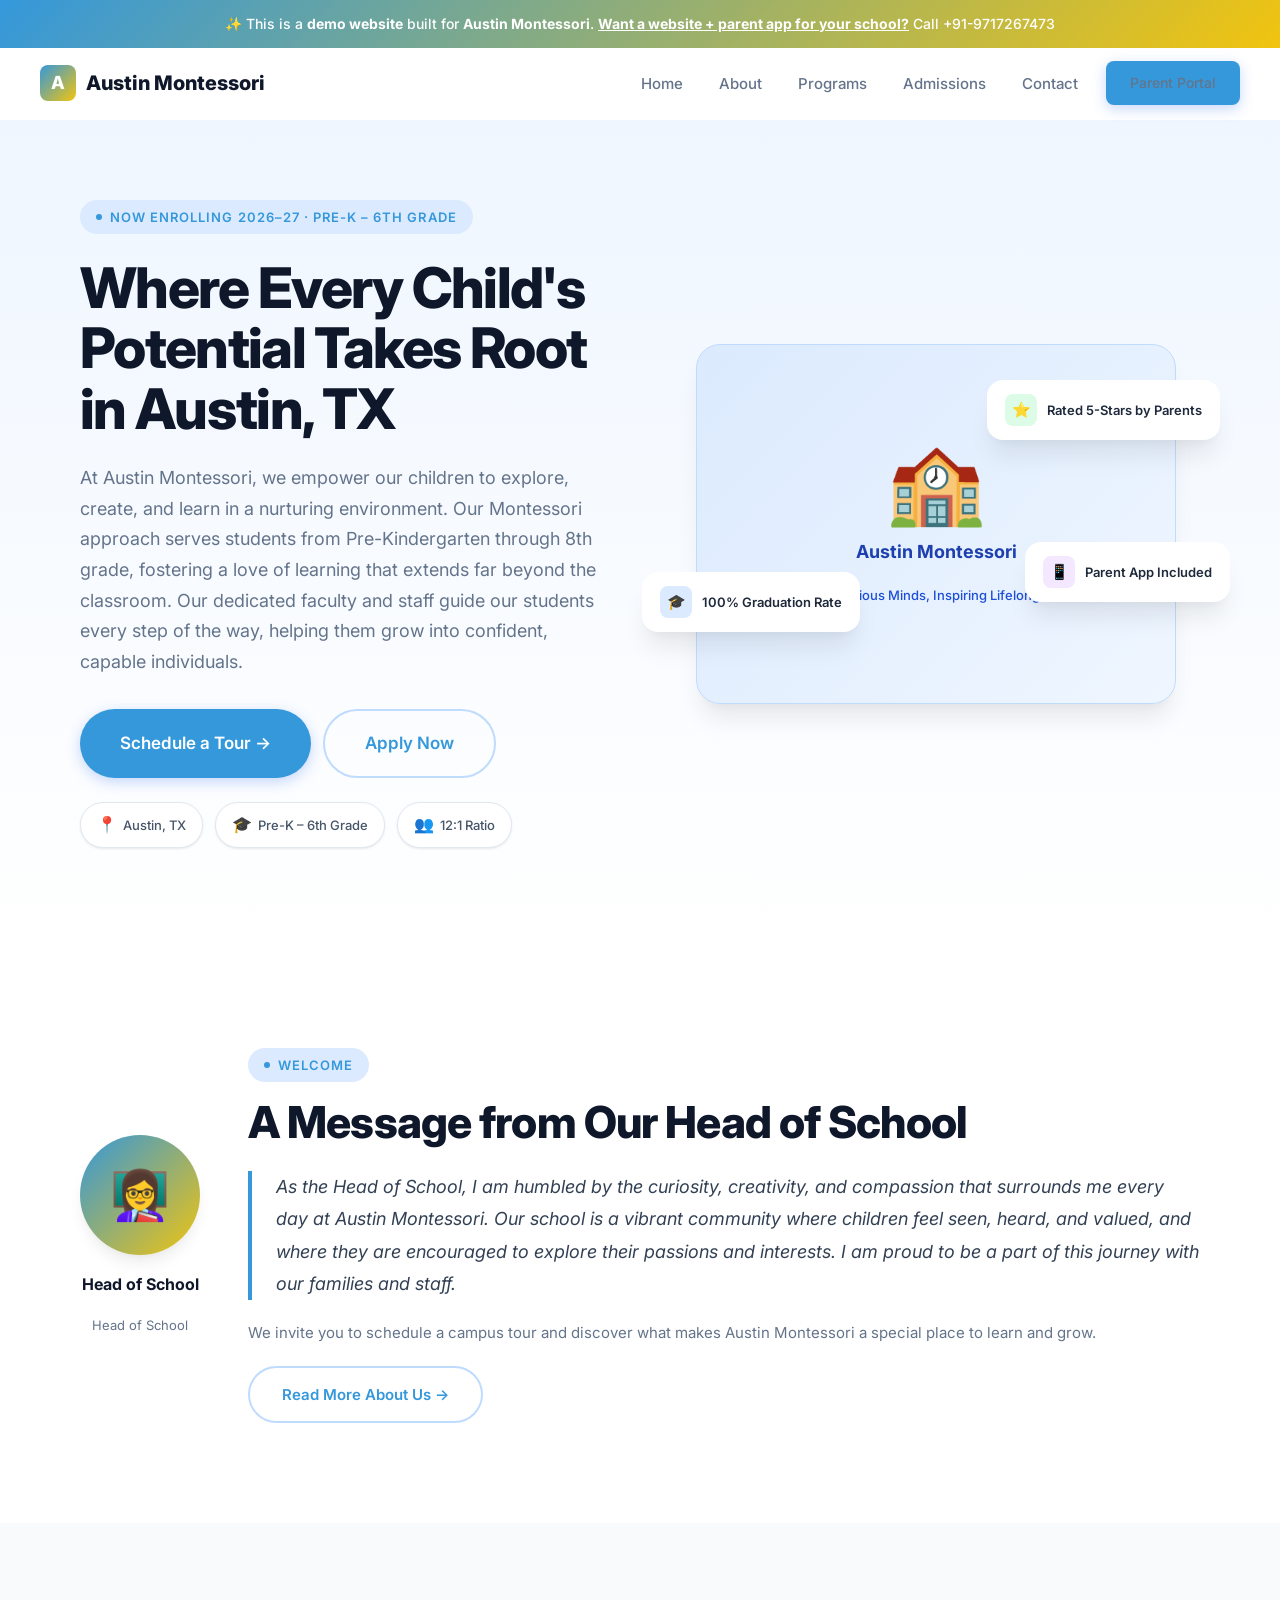
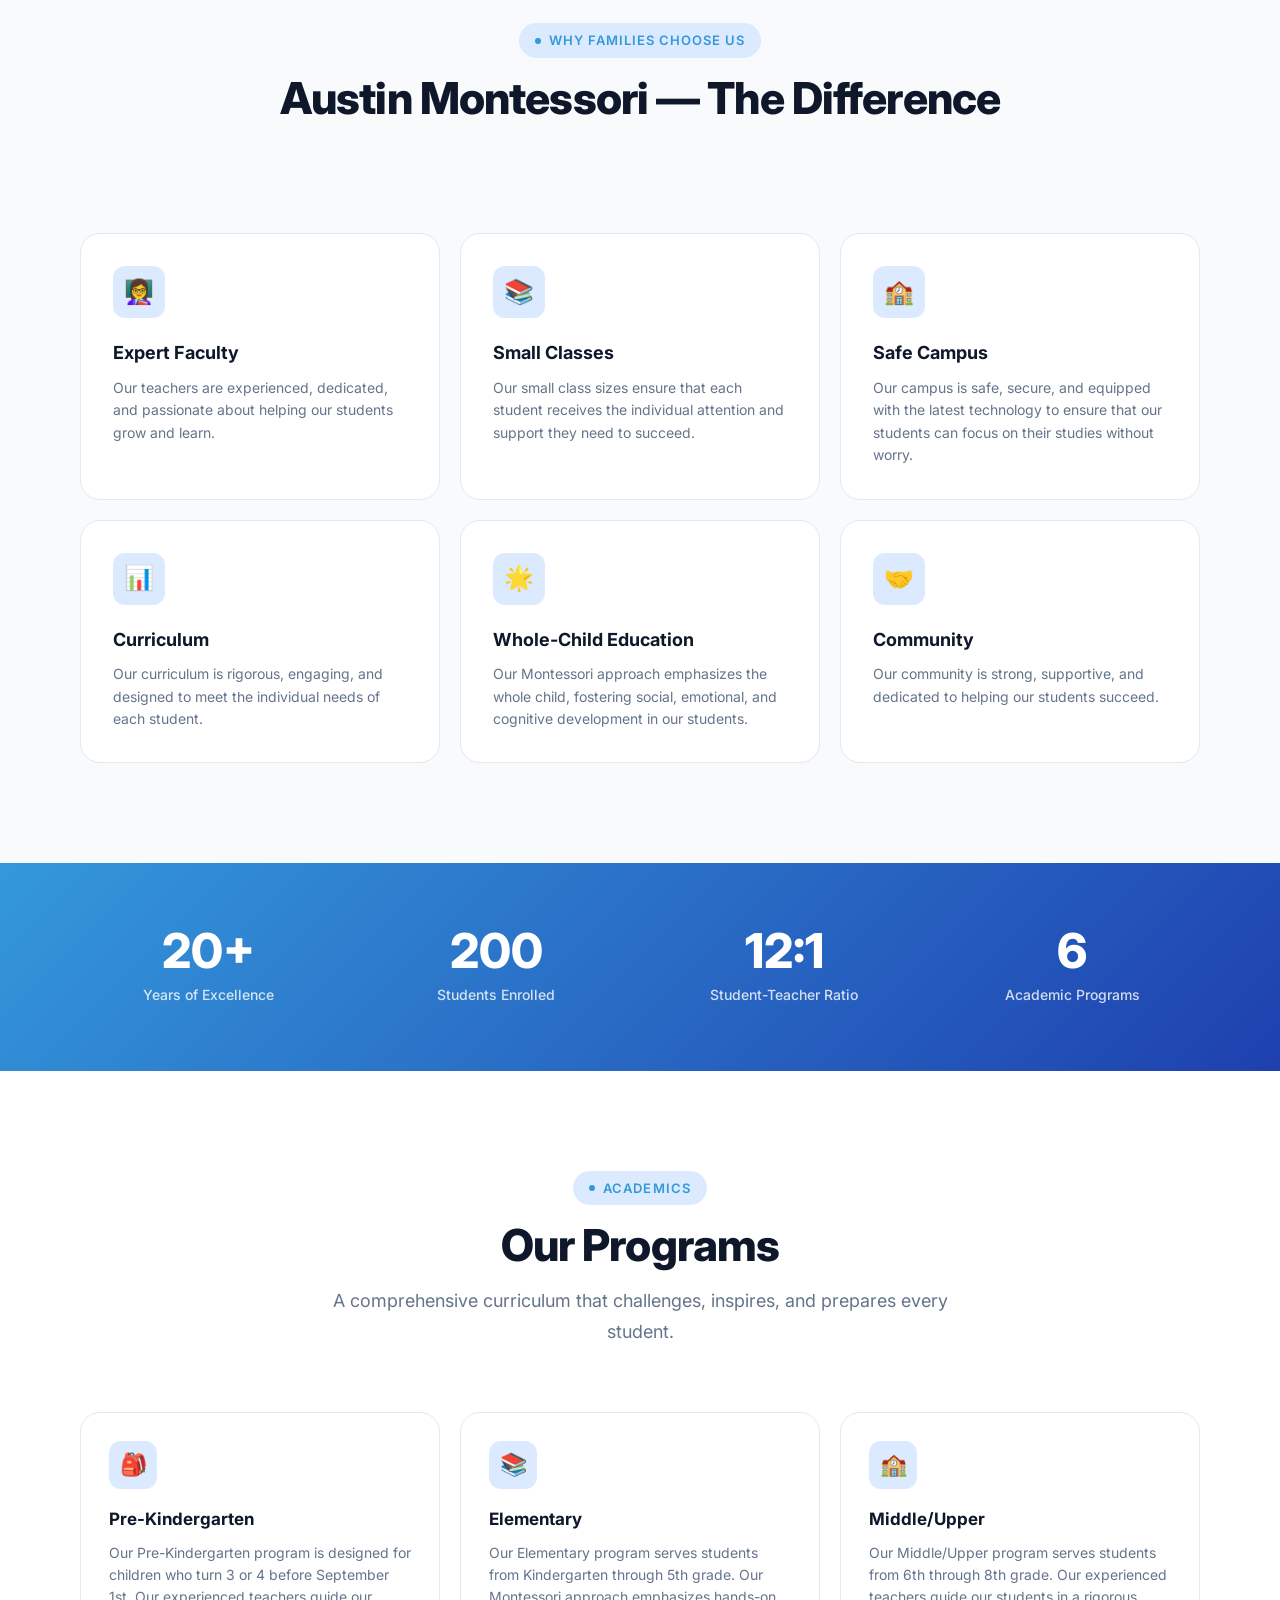
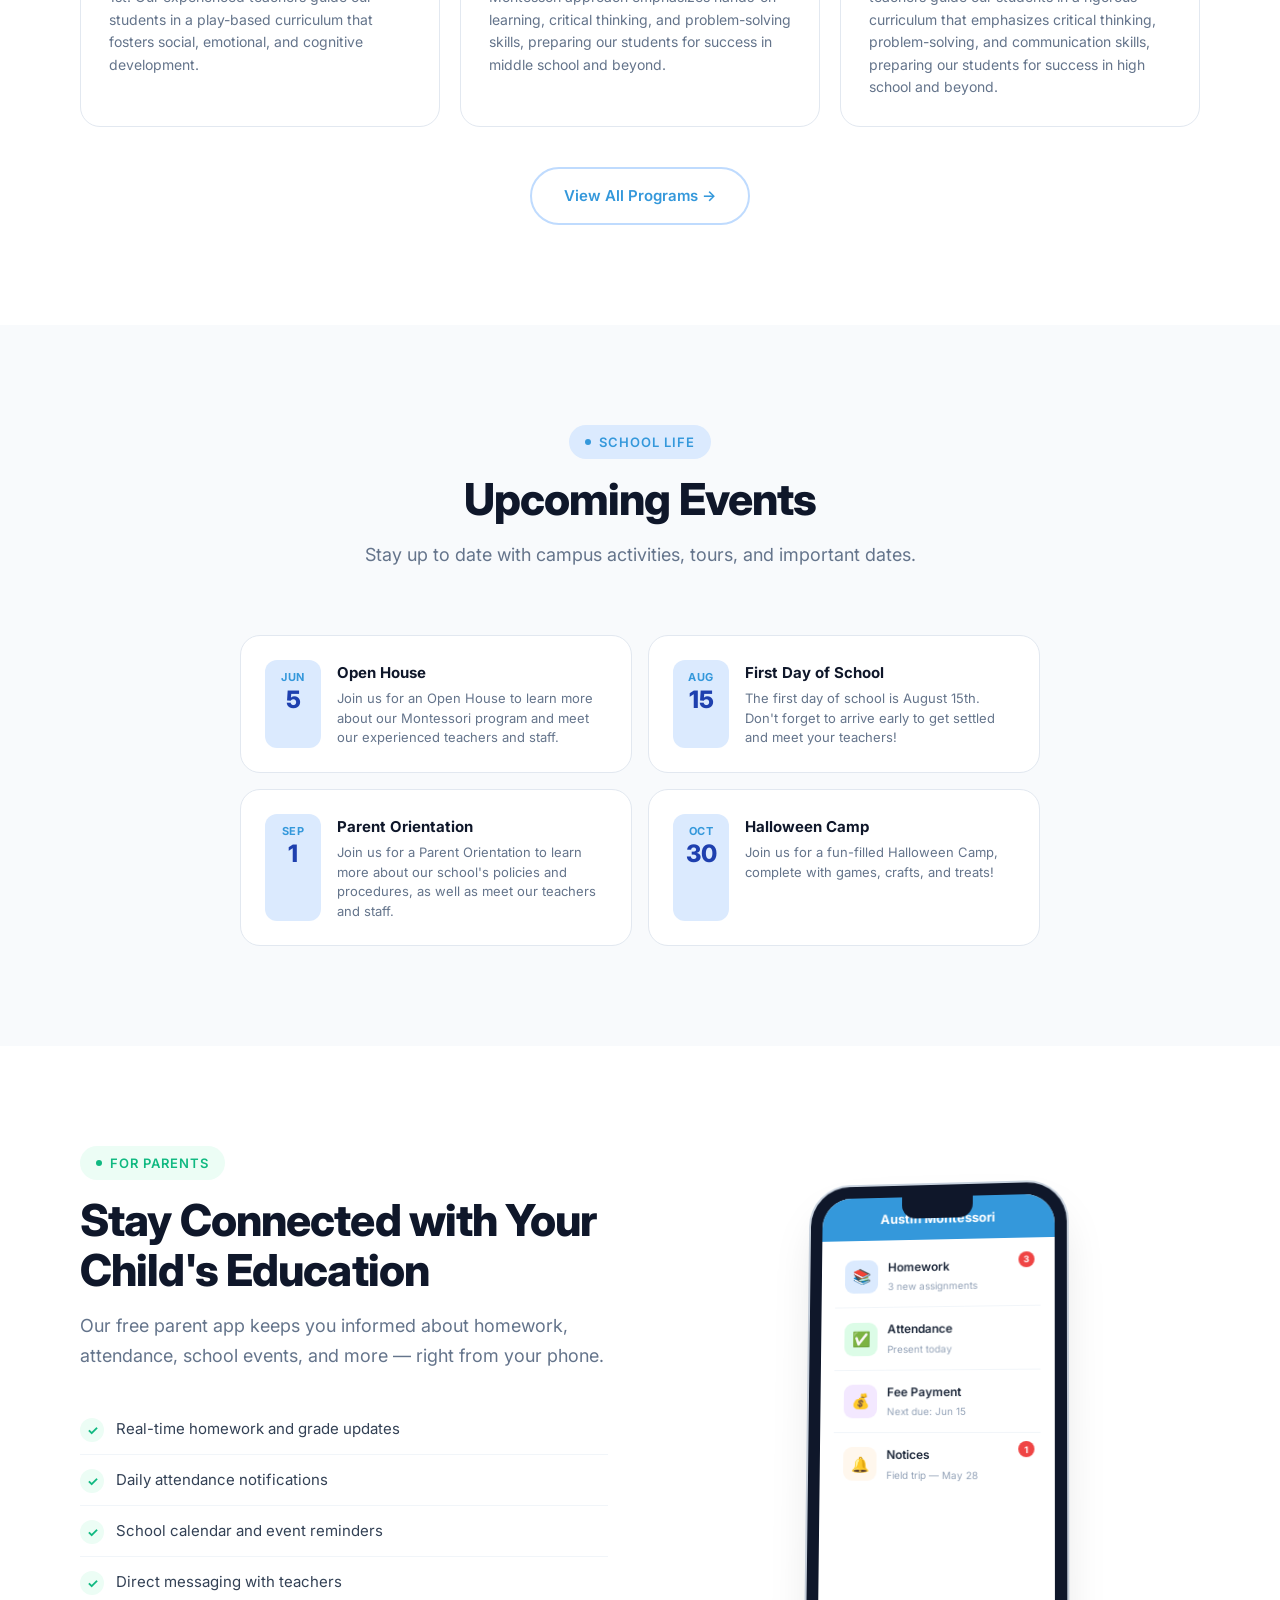
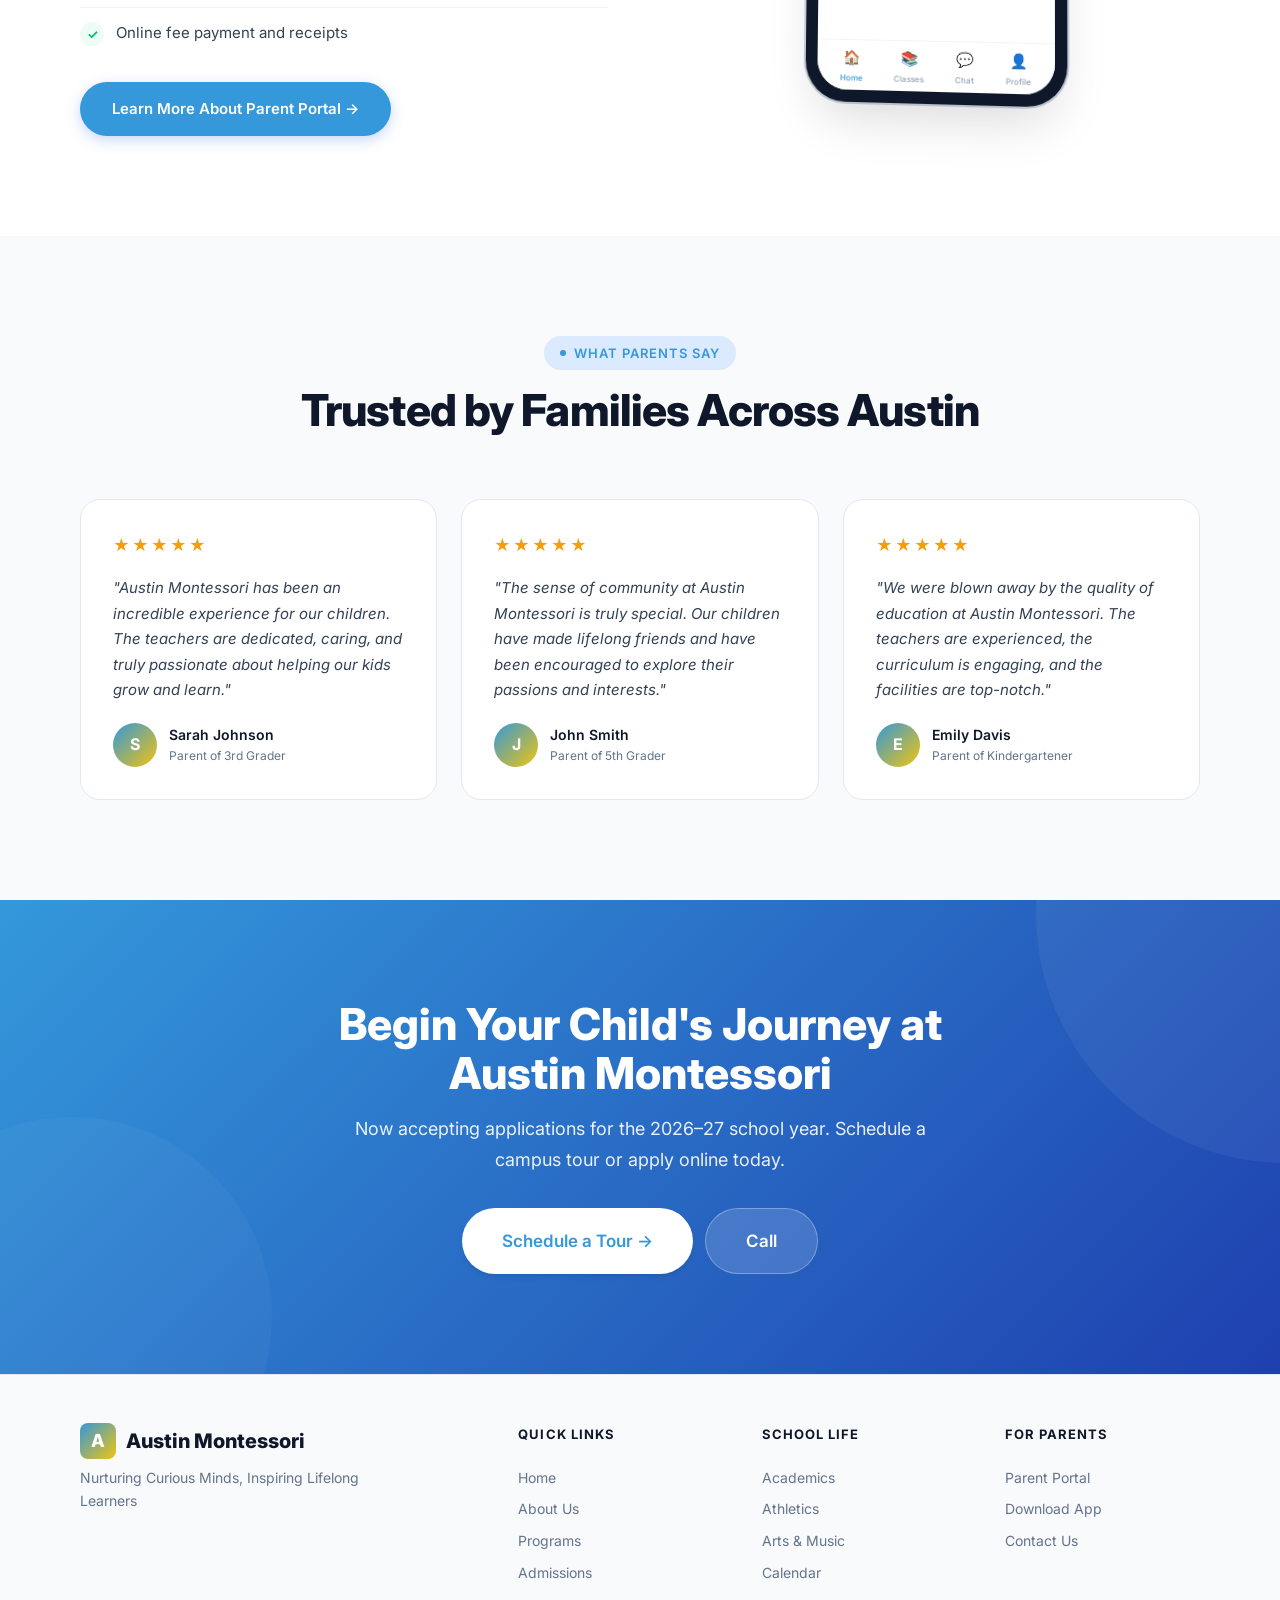
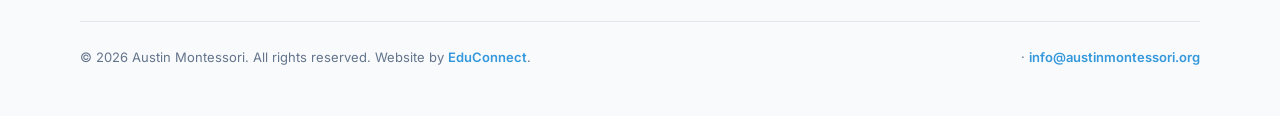
==== commit 19f0355a: "Initial demo site for Austin Montessori" ====
--- a/index.html
+++ b/index.html
@@ -25,8 +25,8 @@
 <section class="hero"><div class="container"><div class="hero-inner">
   <div class="hero-content">
     <div class="badge animate-on-scroll mb-6">Now Enrolling 2026–27 · Pre-K – 6th Grade</div>
-    <h1 class="heading-xl animate-on-scroll mb-6">Nurturing Young Minds in the Heart of Austin</h1>
-    <p class="text-lg text-muted animate-on-scroll mb-8">At Austin Montessori, we provide a child-led education that fosters independence, curiosity, and a love of learning. Our dedicated teachers guide students in grades Pre-K through 8th, shaping the next generation of thinkers and leaders. From our state-of-the-art facilities to our vibrant community, we offer an unparalleled Montessori experience in the heart of Texas.</p>
+    <h1 class="heading-xl animate-on-scroll mb-6">Where Every Child's Potential Takes Root in Austin, TX</h1>
+    <p class="text-lg text-muted animate-on-scroll mb-8">At Austin Montessori, we empower our children to explore, create, and learn in a nurturing environment. Our Montessori approach serves students from Pre-Kindergarten through 8th grade, fostering a love of learning that extends far beyond the classroom. Our dedicated faculty and staff guide our students every step of the way, helping them grow into confident, capable individuals.</p>
     <div class="hero-actions animate-on-scroll">
       <a href="/admissions.html" class="btn btn-primary btn-lg">Schedule a Tour →</a>
       <a href="/admissions.html" class="btn btn-outline btn-lg">Apply Now</a>
@@ -39,7 +39,7 @@
   </div>
   <div class="hero-visual animate-on-scroll">
     <div class="school-illustration"><div class="school-illustration-inner">
-      <div class="school-building">🏫</div><h3>Austin Montessori</h3><p>Learn, Grow, Bloom: The Austin Montessori Way</p>
+      <div class="school-building">🏫</div><h3>Austin Montessori</h3><p>Nurturing Curious Minds, Inspiring Lifelong Learners</p>
     </div></div>
     <div class="float-card card-1"><div class="fc-icon green">⭐</div>Rated 5-Stars by Parents</div>
     <div class="float-card card-2"><div class="fc-icon blue">🎓</div>100% Graduation Rate</div>
@@ -55,7 +55,7 @@
   <div class="welcome-text animate-on-scroll">
     <div class="badge mb-4">Welcome</div>
     <h2 class="heading-lg mb-6">A Message from Our Head of School</h2>
-    <blockquote>As the Head of School, I'm honored to be part of a community that values the unique potential of each child. Our mission is to create a safe, inclusive, and supportive environment that inspires students to grow, explore, and thrive. I'm proud of the progress we've made and excited for the journey ahead.</blockquote>
+    <blockquote>As the Head of School, I am humbled by the curiosity, creativity, and compassion that surrounds me every day at Austin Montessori. Our school is a vibrant community where children feel seen, heard, and valued, and where they are encouraged to explore their passions and interests. I am proud to be a part of this journey with our families and staff.</blockquote>
     <p>We invite you to schedule a campus tour and discover what makes Austin Montessori a special place to learn and grow.</p>
     <a href="/about.html" class="btn btn-outline" style="margin-top:20px">Read More About Us →</a>
   </div>
@@ -69,22 +69,22 @@
   </div>
   <div class="features-grid">
       <div class="feature-card animate-on-scroll stagger-1">
-        <div class="feature-icon">👩‍🏫</div><h3>Expert Faculty</h3><p>Our teachers are certified Montessori professionals with years of experience in child-centered education.</p>
+        <div class="feature-icon">👩‍🏫</div><h3>Expert Faculty</h3><p>Our teachers are experienced, dedicated, and passionate about helping our students grow and learn.</p>
       </div>
       <div class="feature-card animate-on-scroll stagger-2">
-        <div class="feature-icon">📚</div><h3>Small Class Sizes</h3><p>We maintain a 1:10 student-to-teacher ratio, ensuring each child receives personalized attention and support.</p>
+        <div class="feature-icon">📚</div><h3>Small Classes</h3><p>Our small class sizes ensure that each student receives the individual attention and support they need to succeed.</p>
       </div>
       <div class="feature-card animate-on-scroll stagger-3">
-        <div class="feature-icon">🏠</div><h3>Safe and Nurturing Campus</h3><p>Our state-of-the-art facilities provide a secure and welcoming environment for students to learn and grow.</p>
+        <div class="feature-icon">🏫</div><h3>Safe Campus</h3><p>Our campus is safe, secure, and equipped with the latest technology to ensure that our students can focus on their studies without worry.</p>
       </div>
       <div class="feature-card animate-on-scroll stagger-4">
-        <div class="feature-icon">📊</div><h3>Comprehensive Curriculum</h3><p>Our curriculum is designed to foster a love of learning, promoting academic excellence and personal growth.</p>
+        <div class="feature-icon">📊</div><h3>Curriculum</h3><p>Our curriculum is rigorous, engaging, and designed to meet the individual needs of each student.</p>
       </div>
       <div class="feature-card animate-on-scroll stagger-5">
-        <div class="feature-icon">🌎</div><h3>Whole-Child Education</h3><p>We focus on developing the whole child – intellectually, socially, emotionally, and physically – to prepare them for success in all areas of life.</p>
+        <div class="feature-icon">🌟</div><h3>Whole-Child Education</h3><p>Our Montessori approach emphasizes the whole child, fostering social, emotional, and cognitive development in our students.</p>
       </div>
       <div class="feature-card animate-on-scroll stagger-6">
-        <div class="feature-icon">🤝</div><h3>Strong Community</h3><p>Our school community is built on collaboration, mutual respect, and a shared commitment to supporting the unique needs of each child.</p>
+        <div class="feature-icon">🤝</div><h3>Community</h3><p>Our community is strong, supportive, and dedicated to helping our students succeed.</p>
       </div></div>
 </div></section>
 
@@ -103,13 +103,13 @@
   </div>
   <div class="programs-grid">
       <div class="program-card animate-on-scroll stagger-1">
-        <div class="program-icon">🎒</div><h3>Pre-Kindergarten</h3><p>Our Pre-K program for 3-4 year olds focuses on social, emotional, and cognitive development, laying the foundation for a lifelong love of learning.</p>
+        <div class="program-icon">🎒</div><h3>Pre-Kindergarten</h3><p>Our Pre-Kindergarten program is designed for children who turn 3 or 4 before September 1st. Our experienced teachers guide our students in a play-based curriculum that fosters social, emotional, and cognitive development.</p>
       </div>
       <div class="program-card animate-on-scroll stagger-2">
-        <div class="program-icon">📚</div><h3>Elementary</h3><p>In our Elementary program, students in grades K-5 engage in hands-on learning, exploring subjects like math, language, science, and the arts.</p>
+        <div class="program-icon">📚</div><h3>Elementary</h3><p>Our Elementary program serves students from Kindergarten through 5th grade. Our Montessori approach emphasizes hands-on learning, critical thinking, and problem-solving skills, preparing our students for success in middle school and beyond.</p>
       </div>
       <div class="program-card animate-on-scroll stagger-3">
-        <div class="program-icon">🚀</div><h3>Middle/Upper</h3><p>Our Middle and Upper programs for grades 6-8 build on the foundation established in the Elementary years, offering a more specialized and project-based learning experience.</p>
+        <div class="program-icon">🏫</div><h3>Middle/Upper</h3><p>Our Middle/Upper program serves students from 6th through 8th grade. Our experienced teachers guide our students in a rigorous curriculum that emphasizes critical thinking, problem-solving, and communication skills, preparing our students for success in high school and beyond.</p>
       </div></div>
   <div class="text-center animate-on-scroll" style="margin-top:40px"><a href="/programs.html" class="btn btn-outline">View All Programs →</a></div>
 </div></section>
@@ -122,16 +122,16 @@
   </div>
   <div class="events-grid"><div class="event-card animate-on-scroll stagger-1">
         <div class="event-date"><div class="month">Jun</div><div class="day">5</div></div>
-        <div class="event-info"><h4>Open House</h4><p>Join us for an evening of exploration and discovery as we showcase our school's programs and facilities.</p></div>
+        <div class="event-info"><h4>Open House</h4><p>Join us for an Open House to learn more about our Montessori program and meet our experienced teachers and staff.</p></div>
       </div><div class="event-card animate-on-scroll stagger-2">
-        <div class="event-date"><div class="month">Aug</div><div class="day">20</div></div>
-        <div class="event-info"><h4>First Day of School</h4><p>Mark your calendars for the start of a new academic year, filled with excitement, learning, and growth.</p></div>
+        <div class="event-date"><div class="month">Aug</div><div class="day">15</div></div>
+        <div class="event-info"><h4>First Day of School</h4><p>The first day of school is August 15th. Don't forget to arrive early to get settled and meet your teachers!</p></div>
       </div><div class="event-card animate-on-scroll stagger-3">
-        <div class="event-date"><div class="month">Sep</div><div class="day">15</div></div>
-        <div class="event-info"><h4>Family Picnic</h4><p>Come together with our school community for a fun-filled afternoon of food, games, and connection.</p></div>
+        <div class="event-date"><div class="month">Sep</div><div class="day">1</div></div>
+        <div class="event-info"><h4>Parent Orientation</h4><p>Join us for a Parent Orientation to learn more about our school's policies and procedures, as well as meet our teachers and staff.</p></div>
       </div><div class="event-card animate-on-scroll stagger-4">
-        <div class="event-date"><div class="month">Oct</div><div class="day">31</div></div>
-        <div class="event-info"><h4>Halloween Costume Party</h4><p>Get ready for a spooktacular celebration with friends, faculty, and family.</p></div>
+        <div class="event-date"><div class="month">Oct</div><div class="day">30</div></div>
+        <div class="event-info"><h4>Halloween Camp</h4><p>Join us for a fun-filled Halloween Camp, complete with games, crafts, and treats!</p></div>
       </div></div>
 </div></section>
 
@@ -176,21 +176,21 @@
   <div class="testimonials-grid">
       <div class="testimonial-card animate-on-scroll stagger-1">
         <div class="stars"><span class="star">★</span><span class="star">★</span><span class="star">★</span><span class="star">★</span><span class="star">★</span></div>
-        <p class="testimonial-text">"Austin Montessori has been a game-changer for our family. The school's commitment to social-emotional learning and community engagement has helped our child develop into a confident and compassionate individual."</p>
+        <p class="testimonial-text">"Austin Montessori has been an incredible experience for our children. The teachers are dedicated, caring, and truly passionate about helping our kids grow and learn."</p>
         <div class="testimonial-author"><div class="author-avatar">S</div>
-        <div class="author-info"><div class="author-name">Sarah Johnson</div><div class="author-role">Parent of 4th Grader</div></div></div>
+        <div class="author-info"><div class="author-name">Sarah Johnson</div><div class="author-role">Parent of 3rd Grader</div></div></div>
       </div>
       <div class="testimonial-card animate-on-scroll stagger-2">
         <div class="stars"><span class="star">★</span><span class="star">★</span><span class="star">★</span><span class="star">★</span><span class="star">★</span></div>
-        <p class="testimonial-text">"We were blown away by the quality of education and care our child received at Austin Montessori. The teachers are passionate, knowledgeable, and truly invested in the well-being of each student."</p>
-        <div class="testimonial-author"><div class="author-avatar">M</div>
-        <div class="author-info"><div class="author-name">Mark Davis</div><div class="author-role">Parent of 2nd Grader</div></div></div>
+        <p class="testimonial-text">"The sense of community at Austin Montessori is truly special. Our children have made lifelong friends and have been encouraged to explore their passions and interests."</p>
+        <div class="testimonial-author"><div class="author-avatar">J</div>
+        <div class="author-info"><div class="author-name">John Smith</div><div class="author-role">Parent of 5th Grader</div></div></div>
       </div>
       <div class="testimonial-card animate-on-scroll stagger-3">
         <div class="stars"><span class="star">★</span><span class="star">★</span><span class="star">★</span><span class="star">★</span><span class="star">★</span></div>
-        <p class="testimonial-text">"As a parent, it's heartening to see my child thrive in a community that values diversity, equity, and inclusion. Austin Montessori has been a haven for our family, providing a sense of belonging and support."</p>
-        <div class="testimonial-author"><div class="author-avatar">L</div>
-        <div class="author-info"><div class="author-name">Leila Thompson</div><div class="author-role">Parent of Kindergartener</div></div></div>
+        <p class="testimonial-text">"We were blown away by the quality of education at Austin Montessori. The teachers are experienced, the curriculum is engaging, and the facilities are top-notch."</p>
+        <div class="testimonial-author"><div class="author-avatar">E</div>
+        <div class="author-info"><div class="author-name">Emily Davis</div><div class="author-role">Parent of Kindergartener</div></div></div>
       </div></div>
 </div></section>
 
@@ -207,7 +207,7 @@
     <div class="footer-grid">
       <div class="footer-brand">
         <div class="logo" style="margin-bottom:8px"><span class="logo-icon">A</span>Austin Montessori</div>
-        <p>Learn, Grow, Bloom: The Austin Montessori Way</p>
+        <p>Nurturing Curious Minds, Inspiring Lifelong Learners</p>
         <p style="margin-top:12px;font-size:13px"></p>
       </div>
       <div class="footer-col"><h4>Quick Links</h4><a href="/">Home</a><a href="/about.html">About Us</a><a href="/programs.html">Programs</a><a href="/admissions.html">Admissions</a></div>
